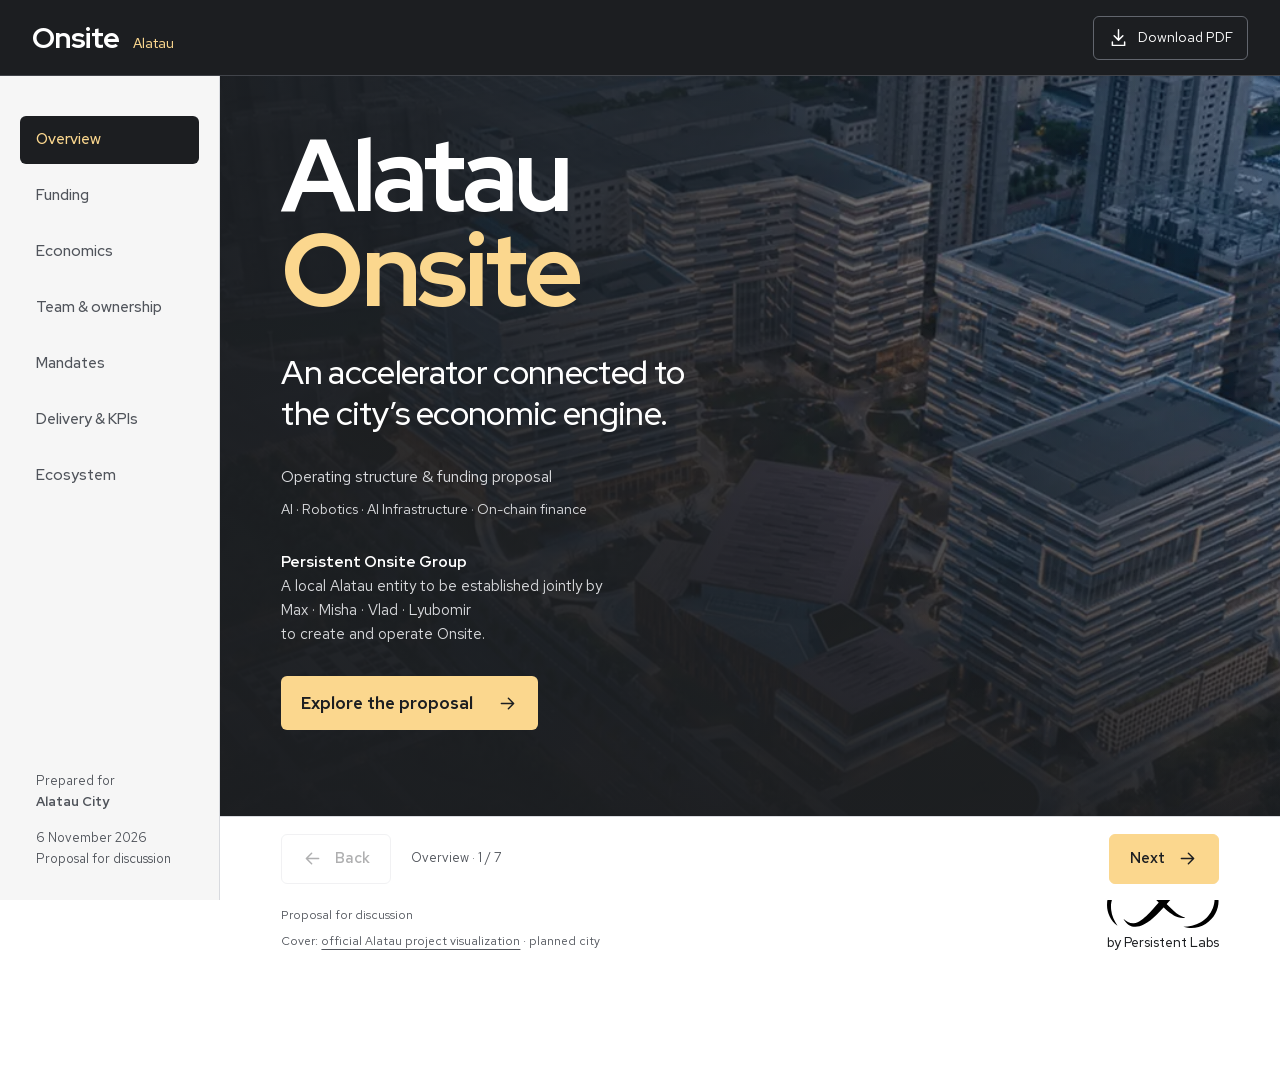
==== onsite/index.html @ ecf55280 "Publish responsive Alatau Onsite operating proposal" ====
<!doctype html>
<html lang="en"><head><meta charset="utf-8"><meta name="viewport" content="width=device-width,initial-scale=1,viewport-fit=cover"><meta name="theme-color" content="#1C1E21"><meta name="robots" content="noindex,nofollow"><meta name="description" content="Alatau Onsite: the proposed accelerator operating structure, funding, governance and delivery plan."><title>Alatau Onsite — Operating Proposal</title><link rel="icon" type="image/svg+xml" href="assets/persistent-labs.svg"><link rel="preload" href="assets/red-hat-display-latin-variable.woff2" as="font" type="font/woff2" crossorigin><link rel="stylesheet" href="site.css"><script src="app.js" defer></script></head>
<body><a class="skip-link" href="#main">Skip to proposal</a>
<header class="topbar"><a class="brand" href="#overview" aria-label="Alatau Onsite overview">Onsite<span>Alatau</span></a><div class="topbar-right"><label class="mobile-select"><span class="sr-only">Go to section</span><select id="chapter-select"><option value="overview">Overview</option><option value="funding">Funding</option><option value="economics">Economics</option><option value="team">Team & ownership</option><option value="mandates">Mandates</option><option value="delivery">Delivery & KPIs</option><option value="ecosystem">Ecosystem</option></select></label><a class="download-top" href="Alatau-Onsite-Operating-Brief.pdf" download aria-label="Download operating brief PDF"><svg class="icon" viewBox="0 0 24 24" fill="none" stroke="currentColor" stroke-width="1.7" stroke-linecap="round" stroke-linejoin="round" aria-hidden="true"><path d="M12 3v12m-5-5 5 5 5-5M5 17v4h14v-4"/></svg><span>Download PDF</span></a></div></header>
<aside class="sidebar"><nav class="chapter-nav" aria-label="Proposal chapters"><a href="#overview">Overview</a><a href="#funding">Funding</a><a href="#economics">Economics</a><a href="#team">Team & ownership</a><a href="#mandates">Mandates</a><a href="#delivery">Delivery & KPIs</a><a href="#ecosystem">Ecosystem</a></nav><div class="sidebar-note"><p>Prepared for<br><b>Alatau City</b></p><p>6 November 2026<br>Proposal for discussion</p></div></aside>
<main id="main" class="workspace" tabindex="-1"><noscript><p class="noscript-note">All chapters are shown below. <a href="Alatau-Onsite-Operating-Brief.pdf">Download the PDF</a>.</p></noscript>
<article class="chapter overview" id="overview" aria-labelledby="overview-title"><div class="hero"><img class="hero-image" src="assets/alatau-golden.webp" width="1830" height="600" alt="Official visualization of the planned Golden District in Alatau"><div class="hero-content"><h1 id="overview-title" tabindex="-1">Alatau<br><span>Onsite</span></h1><p class="hero-proposition">An accelerator connected to<br class="desktop-break"> the city’s economic engine.</p><p class="hero-scope">Operating structure & funding proposal</p><p class="tracks">AI · Robotics · AI Infrastructure · On-chain finance</p><p class="hero-entity"><b>Persistent Onsite Group</b><br>A local Alatau entity to be established jointly by<br>Max · Misha · Vlad · Lyubomir<br>to create and operate Onsite.</p><a class="primary-link" href="#funding">Explore the proposal<svg class="icon" viewBox="0 0 24 24" fill="none" stroke="currentColor" stroke-width="1.7" stroke-linecap="round" stroke-linejoin="round" aria-hidden="true"><path d="M5 12h14m-6-6 6 6-6 6"/></svg></a></div></div></article>

<article class="chapter" id="funding" aria-labelledby="funding-title"><div class="content"><header class="chapter-heading"><h1 id="funding-title" tabindex="-1">Fund the operation.<br>Build the investment network.</h1><p>The City finances Onsite’s operations. An external consortium finances the startups.</p></header><div class="funding-layout"><section class="initial-ask"><h2>KZT 750m</h2><p class="lead">Proposed upfront payment</p><p>Milestone 0–1 · Months 1–12</p><p class="muted">Three months of entity formation and team onboarding, three months of startup and selection, then the first six months of cohort 1 delivery.</p><div class="ceiling"><strong>KZT 2.37bn</strong><p><b>The maximum total City operating contribution across all 42 months.</b> Entirely finances Onsite operations.</p></div></section><section class="payment-schedule" aria-label="Proposed City payment schedule"><details class="phase" open><summary><span><b>Milestone 0–1</b><small>Months 1–12</small></span><strong>KZT 750m</strong><svg class="icon" viewBox="0 0 24 24" fill="none" stroke="currentColor" stroke-width="1.7" stroke-linecap="round" stroke-linejoin="round" aria-hidden="true"><path d="M12 5v14M5 12h14"/></svg></summary><div class="detail-body"><p>Formation, programme setup and first-cohort selection, then the first six months of cohort 1 delivery; prepare cohort 2.</p><p class="small">Cumulative City funding: <b>KZT 750m</b>.</p></div></details><details class="phase"><summary><span><b>Second release</b><small>Months 13–24</small></span><strong>KZT 700m</strong><svg class="icon" viewBox="0 0 24 24" fill="none" stroke="currentColor" stroke-width="1.7" stroke-linecap="round" stroke-linejoin="round" aria-hidden="true"><path d="M12 5v14M5 12h14"/></svg></summary><div class="detail-body"><p>Launch cohorts 2 and 3, with overlapping delivery and follow-on support.</p><p class="small">Cumulative City funding: <b>KZT 1.45bn</b>.</p></div></details><details class="phase"><summary><span><b>Third release</b><small>Months 25–36</small></span><strong>KZT 600m</strong><svg class="icon" viewBox="0 0 24 24" fill="none" stroke="currentColor" stroke-width="1.7" stroke-linecap="round" stroke-linejoin="round" aria-hidden="true"><path d="M12 5v14M5 12h14"/></svg></summary><div class="detail-body"><p>Launch cohort 4 and complete its programme, alongside support for earlier cohorts.</p><p class="small">Cumulative City funding: <b>KZT 2.05bn</b>.</p></div></details><details class="phase"><summary><span><b>Final release</b><small>Months 37–42</small></span><strong>KZT 320m</strong><svg class="icon" viewBox="0 0 24 24" fill="none" stroke="currentColor" stroke-width="1.7" stroke-linecap="round" stroke-linejoin="round" aria-hidden="true"><path d="M12 5v14M5 12h14"/></svg></summary><div class="detail-body"><p>Final six months of cohort 4 follow-on support and programme close-out.</p><p class="small">Cumulative City funding: <b>KZT 2.37bn</b>.</p></div></details></section></div><section class="external-capital"><h2>KZT 3.20bn<br><span>External startup capital</span></h2><div><p>VC partners and Kazakhstani sovereign wealth / government-related funds finance <b>40 startup checks of KZT 80m</b>.</p><p>The City and Founders jointly source this capital. <b>Alatau City is not asked to fund these checks itself.</b></p></div></section><details class="supporting"><summary>Full funding scope & assumptions<svg class="icon" viewBox="0 0 24 24" fill="none" stroke="currentColor" stroke-width="1.7" stroke-linecap="round" stroke-linejoin="round" aria-hidden="true"><path d="M12 5v14M5 12h14"/></svg></summary><div class="detail-body"><ul><li>City operating capital and consortium investment capital remain separate. Combined provisional cash envelope: <b>KZT 5.57bn</b>.</li><li>The KZT 2.37bn ceiling includes <b>KZT 250m for recruitment and awareness</b>.</li><li>Payment phasing is proposed for discussion, against agreed milestone budgets and cash-flow requirements.</li><li>The City provides fitted workspace, accommodation and startup formation / worker-localisation support <b>in kind</b>.</li><li>Fund / $AUBI and investment-vehicle budgets are separately scoped. Funding figures are provisional.</li></ul></div></details></div></article>

<article class="chapter" id="economics" aria-labelledby="economics-title"><div class="content"><header class="chapter-heading"><h1 id="economics-title" tabindex="-1">Share the equity.<br>Align the upside.</h1><p>8% of each admitted startup’s global-parent equity, allocated across three recipients.</p></header><div class="equity-bar" aria-label="Startup equity allocation:5%fundingconsortium,1%AlatauCityUBIFund,2%Onsite"><div class="consortium-share">5%</div><div class="fund-share">1%</div><div class="onsite-share">2%</div></div><div class="allocation-labels"><div><h2>5% · Funding consortium</h2><p>The VC and sovereign wealth / government-related funding participants.</p></div><div><h2>1% · Alatau City UBI Fund</h2><p>Resident exposure through $AUBI.</p></div><div><h2>2% · Onsite</h2><p>Equity management fee for the initial four-cohort cycle.</p></div></div><section class="carry-section"><div><h2>20% carry</h2><p>Onsite’s share of realised <b>whole-consortium portfolio net profits</b>.</p></div><ol class="waterfall"><li><b>Return all contributed capital.</b><p>The consortium’s capital is returned before carry.</p></li><li><b>Account for agreed costs once.</b><p>Costs are counted once in the portfolio calculation.</p></li><li><b>Split the realised net profit.</b><p><strong>80% investors / 20% Onsite.</strong> The Fund’s 1% and Onsite’s 2% equity holdings are excluded.</p></li></ol></section><details class="supporting"><summary>Fee terms & Fund workstream<svg class="icon" viewBox="0 0 24 24" fill="none" stroke="currentColor" stroke-width="1.7" stroke-linecap="round" stroke-linejoin="round" aria-hidden="true"><path d="M12 5v14M5 12h14"/></svg></summary><div class="detail-body"><p>The 2% equity fee is one-time across all startups in the initial four-cohort cycle. It renews at the next accelerator funding round under separately agreed terms; this does not assume additional equity from the original startups.</p><p><b>No cash management fee reduces the KZT 3.20bn startup capital.</b></p><p>Fund / $AUBI implementation, resident unit rights and allocation policy require a separate approved workstream.</p></div></details></div></article>

<article class="chapter" id="team" aria-labelledby="team-title"><div class="content"><header class="chapter-heading"><h1 id="team-title" tabindex="-1">A local entity.<br>A full operating team.</h1><p>Max · Misha · Vlad · Lyubomir jointly establish <b>Persistent Onsite Group in Alatau City</b> to create and operate Onsite.</p></header><div class="ownership-band"><strong>60% Founders<span>/</span>40% Alatau City</strong><p>City operating capital subscribes for its 40% stake in the operating entity. All City funding finances Onsite operations.</p></div><section class="team-section"><h2>11 full-time people</h2><p class="muted">Kazakhstan-based. Every role budgeted for all 42 months.</p><table class="team-table"><caption class="sr-only">Operating team, headcount, per-person monthly gross compensation and responsibilities</caption><thead><tr><th scope="col">Role</th><th scope="col">People</th><th scope="col">Gross / person / month</th><th scope="col">Responsibility</th></tr></thead><tbody><tr><th scope="row">Managing director</th><td data-label="People">1</td><td data-label="Gross / person / month">KZT 3.53m</td><td data-label="Responsibility">Daily operations, staff, budget execution and reporting.</td></tr><tr><th scope="row">Programme &amp; cohort manager</th><td data-label="People">1</td><td data-label="Gross / person / month">KZT 2.18m</td><td data-label="Responsibility">Delivery, milestones, mentor coordination and follow-on support.</td></tr><tr><th scope="row">Programme associates</th><td data-label="People">2</td><td data-label="Gross / person / month">KZT 1.16m</td><td data-label="Responsibility">Programme administration and participant support.</td></tr><tr><th scope="row">Recruitment &amp; partnerships lead</th><td data-label="People">1</td><td data-label="Gross / person / month">KZT 2.16m</td><td data-label="Responsibility">Global sourcing, referrals and ecosystem relationships.</td></tr><tr><th scope="row">Operations / startup support coordinator</th><td data-label="People">1</td><td data-label="Gross / person / month">KZT 1.23m</td><td data-label="Responsibility">Vendors, workspace, formation and worker localisation.</td></tr><tr><th scope="row">Marketing &amp; community lead</th><td data-label="People">1</td><td data-label="Gross / person / month">KZT 2.55m</td><td data-label="Responsibility">Recruitment campaigns, brand, community and attribution.</td></tr><tr><th scope="row">Marketing specialists</th><td data-label="People">2</td><td data-label="Gross / person / month">KZT 1.30m</td><td data-label="Responsibility">Content, campaign execution and community delivery.</td></tr><tr><th scope="row">General Counsel</th><td data-label="People">1</td><td data-label="Gross / person / month">KZT 6.00m</td><td data-label="Responsibility">Operator governance, compliance, contracts and employment.</td></tr><tr><th scope="row">M&amp;A / Investment Counsel</th><td data-label="People">1</td><td data-label="Gross / person / month">KZT 4.83m</td><td data-label="Responsibility">Diligence, investment documents, equity allocations and exits.</td></tr></tbody></table></section><div class="compensation"><p><b>KZT 27.40m / month</b><span>Gross staff payroll, plus an 18% provisional employer-cost allowance.</span></p><p><b>KZT 7.93m / month</b><span>Combined retainer for all four Founders. USD 17,500 planning equivalent.</span></p></div><details class="supporting"><summary>Founder services & compensation notes<svg class="icon" viewBox="0 0 24 24" fill="none" stroke="currentColor" stroke-width="1.7" stroke-linecap="round" stroke-linejoin="round" aria-hidden="true"><path d="M12 5v14M5 12h14"/></svg></summary><div class="detail-body"><p>Founder services include entity formation, strategy, mentoring and MD oversight. The Managing Director runs daily operations.</p><p>Two Founder representatives visit quarterly, with additional visits as build-out needs require. Travel stays bundled within corporate services.</p><p>Compensation is provisional. The 18% employer provision is a budgeting allowance, <b>not a statutory flat rate</b>. The Founder retainer is one combined amount, not a per-person fee.</p></div></details></div></article>

<article class="chapter" id="mandates" aria-labelledby="mandates-title"><div class="content"><header class="chapter-heading"><h1 id="mandates-title" tabindex="-1">Autonomous operations.<br>City oversight.</h1><p>A clear division between operating execution and permissioning new funding.</p></header><div class="mandates-layout"><section class="group-mandate"><h2>Persistent Onsite Group</h2><p class="mandate-principle">Autonomous execution.<br>No prior City sign-off required.</p><ul class="mandate-list"><li>Accelerator operations</li><li>Team management</li><li>Cohort selection</li><li>Track development</li><li>Expert Council management</li></ul></section><section class="city-mandate"><h2>Alatau City</h2><h3>Direct approval of new funding at each milestone.</h3><p>Retains <b>full veto authority</b>, including individual startup admissions.</p><div class="voting"><strong>51%</strong><p>of board voting authority</p></div><p class="small">The City’s 40% economic ownership and 51% board voting authority are separate.</p></section></div><p class="section-note">Persistent Onsite Group executes the five operating mandates autonomously, subject to the City’s retained full veto authority.</p></div></article>

<article class="chapter" id="delivery" aria-labelledby="delivery-title"><div class="content"><header class="chapter-heading"><h1 id="delivery-title" tabindex="-1">Four cohorts.<br>Forty companies.</h1><p>A 42-month mandate. Four cohorts of 10 startups. Global recruitment from Alatau.</p></header><div class="delivery-top"><div><h2>Build commercially viable companies.</h2><p>Prototype / MVP-stage pre-seed and seed teams in <b>AI, Robotics, AI Infrastructure and on-chain finance</b>.</p><p>Each startup receives a <b>12-month programme plus six months of follow-on support</b>.</p></div><div class="startup-funding"><strong>KZT 80m</strong><p>per startup</p><p><b>KZT 40m at admission</b><br>+ KZT 40m after an agreed milestone review.</p></div></div><section class="calendar-section"><h2>From formation to follow-on.</h2><div class="formation"><p><b>Months 1–3</b><span>Entity formation and full-time team onboarding.</span></p><p><b>Months 4–6</b><span>Programme setup and first-cohort selection.</span></p></div><div class="calendar-legend"><span>12-month programme</span><span>6-month follow-on</span></div><div class="cohort"><div class="cohort-caption"><b>Cohort 1</b><span>Launch M7</span></div><div class="cohort-track" aria-hidden="true"><span class="programme-bar" style="grid-column:7 / span 12"></span><span class="support-bar" style="grid-column:19 / span 6"></span></div><p class="small">Programme M7–18 · Follow-on M19–24</p></div><div class="cohort"><div class="cohort-caption"><b>Cohort 2</b><span>Launch M13</span></div><div class="cohort-track" aria-hidden="true"><span class="programme-bar" style="grid-column:13 / span 12"></span><span class="support-bar" style="grid-column:25 / span 6"></span></div><p class="small">Programme M13–24 · Follow-on M25–30</p></div><div class="cohort"><div class="cohort-caption"><b>Cohort 3</b><span>Launch M19</span></div><div class="cohort-track" aria-hidden="true"><span class="programme-bar" style="grid-column:19 / span 12"></span><span class="support-bar" style="grid-column:31 / span 6"></span></div><p class="small">Programme M19–30 · Follow-on M31–36</p></div><div class="cohort"><div class="cohort-caption"><b>Cohort 4</b><span>Launch M25</span></div><div class="cohort-track" aria-hidden="true"><span class="programme-bar" style="grid-column:25 / span 12"></span><span class="support-bar" style="grid-column:37 / span 6"></span></div><p class="small">Programme M25–36 · Follow-on M37–42</p></div><p class="section-note">Cohorts start at months 7, 13, 19 and 25. The final cohort completes follow-on support in month 42.</p></section><section class="kpi-section"><h2>Core programme KPIs</h2><dl class="kpis"><div><dt>500</dt><dd><b>Completed applications</b><p>Combined across all four cohorts; at least 125 per cohort.</p></dd></div><div><dt>≥70%</dt><dd><b>International applications</b><p>From non-Kazakh founders; at least 350 at a total of 500.</p></dd></div><div><dt>40/40</dt><dd><b>Alatau participation</b><p>Local entities, hybrid teams and required on-site participation. Equity interests are in each startup’s global parent.</p></dd></div><div><dt>60%</dt><dd><b>Commercial validation</b><p>24 of 40 commercially launch with verified customer revenue or a paid pilot within 18 months of admission.</p></dd></div></dl><details class="supporting"><summary>KPI measurement & City pilots<svg class="icon" viewBox="0 0 24 24" fill="none" stroke="currentColor" stroke-width="1.7" stroke-linecap="round" stroke-linejoin="round" aria-hidden="true"><path d="M12 5v14M5 12h14"/></svg></summary><div class="detail-body"><p>Measure all admitted startups, including withdrawals. Record entry traction and subsequent progress.</p><p>City pilots / contracts depend on product fit with evolving City needs and carry <b>no fixed numerical quota</b>.</p></div></details></section></div></article>

<article class="chapter" id="ecosystem" aria-labelledby="ecosystem-title"><div class="content"><header class="chapter-heading"><h1 id="ecosystem-title" tabindex="-1">A network to build on.</h1><p>The initial day-one ecosystem and prospects. The Founders will actively grow its expertise, reach and funding relationships.</p></header><dl class="partners"><div class="partner-row"><dt>Aztec Network</dt><dd>Influencer · Expert · Funding prospect</dd></div><div class="partner-row"><dt>Zama</dt><dd>Expert · Funding prospect</dd></div><div class="partner-row"><dt>Nebula Agency</dt><dd>Influencer</dd></div><div class="partner-row"><dt>Vitalik Buterin<span class="pending">Pending</span></dt><dd>Influencer · Expert · Funding prospect</dd></div><div class="partner-row"><dt>Balaji Srinivasan</dt><dd>Influencer · Expert · Funding prospect</dd></div><div class="partner-row"><dt>Network School</dt><dd>Expert</dd></div><div class="partner-row"><dt>Samruk-Kazyna</dt><dd>Funding prospect</dd></div><div class="partner-row"><dt>MOST Ventures</dt><dd>Funding prospect</dd></div><div class="partner-row"><dt>Rubidex</dt><dd>Funding prospect</dd></div></dl><section class="council"><h2>Expert Council</h2><p>Advises on startup admissions. Mentoring is voluntary.</p><p class="muted">Ecosystem roles do not constitute formal Council appointments or committed funding.</p></section><div class="closing"><h2>Alatau Onsite</h2><p>An accelerator connected to the city’s economic engine.</p><a class="text-link" href="Alatau-Onsite-Operating-Brief.pdf" download>Download the operating brief<svg class="icon" viewBox="0 0 24 24" fill="none" stroke="currentColor" stroke-width="1.7" stroke-linecap="round" stroke-linejoin="round" aria-hidden="true"><path d="M12 3v12m-5-5 5 5 5-5M5 17v4h14v-4"/></svg></a></div></div></article>

<footer class="document-footer"><div><p>Prepared for Alatau City · 6 November 2026</p><p>Proposal for discussion</p><p class="image-credit">Cover: <a href="https://alatau.city/districts/" target="_blank" rel="noreferrer">official Alatau project visualization</a> · planned city</p></div><div class="maker"><img src="assets/persistent-labs.svg" width="47" height="21" alt="Persistent Labs logo"><span>by Persistent Labs</span></div></footer></main>
<nav class="pager" aria-label="Chapter navigation"><button id="back-button" type="button"><svg class="icon" viewBox="0 0 24 24" fill="none" stroke="currentColor" stroke-width="1.7" stroke-linecap="round" stroke-linejoin="round" aria-hidden="true"><path d="M19 12H5m6-6-6 6 6 6"/></svg><span>Back</span></button><p id="progress-label" aria-live="polite" aria-atomic="true">Overview · 1 / 7</p><button id="next-button" class="next" type="button"><span>Next</span><svg class="icon" viewBox="0 0 24 24" fill="none" stroke="currentColor" stroke-width="1.7" stroke-linecap="round" stroke-linejoin="round" aria-hidden="true"><path d="M5 12h14m-6-6 6 6-6 6"/></svg></button></nav>
</body></html>
---- onsite/site.css ----
@font-face{font-family:Display;src:url('assets/red-hat-display-latin-variable.woff2') format('woff2');font-weight:300 900;font-display:swap}
@font-face{font-family:Text;src:url('assets/red-hat-text-latin-variable.woff2') format('woff2');font-weight:300 900;font-display:swap}
:root{--ink:#1C1E21;--background:#FFFFFF;--paper:#F6F6F6;--gold:#FBD78E;--gold-ink:#76580D;--muted:#50545B;--line:#D8DADF;--rail:220px;--header:76px;--pager:84px}
*{box-sizing:border-box}html{scroll-behavior:smooth;scroll-padding-top:100px}body{margin:0;color:var(--ink);background:var(--background);font:400 17px/1.55 Text,sans-serif;accent-color:var(--gold-ink)}
::selection{background:var(--gold);color:var(--ink)}:focus-visible{outline:3px solid var(--gold-ink);outline-offset:5px}h1:focus{outline:none}a{color:inherit;text-underline-offset:4px}button,select{font:inherit}button,a,select{-webkit-tap-highlight-color:transparent}button{cursor:pointer}button:disabled{cursor:default;opacity:.35}button,a,summary{touch-action:manipulation}button,select{border-radius:6px}h1,h2,h3,strong,b{font-family:Display,sans-serif}h1,h2,h3,p,dl,dd,ul,ol{margin:0}h1,h2,h3{text-wrap:balance}p{text-wrap:pretty}h1{font-size:clamp(42px,4.4vw,68px);line-height:1.06;letter-spacing:-.035em;font-weight:700}h2{font-size:clamp(25px,2.1vw,33px);line-height:1.18;letter-spacing:-.02em;font-weight:700}h3{font-size:24px;line-height:1.25;letter-spacing:-.02em}img{display:block;max-width:100%}p+p{margin-top:16px}ul{padding-left:22px}li+li{margin-top:10px}li::marker{color:var(--gold-ink)}.icon{width:21px;height:21px;flex-shrink:0}.muted,.small,.section-note{color:var(--muted)}.small,.section-note{font-size:14px;line-height:1.5}.sr-only{position:absolute!important;width:1px;height:1px;margin:-1px;padding:0;clip-path:inset(50%);white-space:nowrap;overflow:hidden}.skip-link{position:fixed;left:20px;top:-100px;z-index:40;padding:12px 18px;background:var(--gold);color:var(--ink)}.skip-link:focus{top:12px}
.topbar{height:var(--header);position:fixed;inset:0 0 auto;z-index:20;background:var(--ink);color:white;display:flex;align-items:center;justify-content:space-between;padding:0 32px;border-bottom:1px solid #41444A;gap:16px}.brand{display:flex;align-items:baseline;gap:14px;text-decoration:none;font:750 29px/1 Display,sans-serif;letter-spacing:-.03em;min-height:44px;align-content:center;flex-wrap:wrap}.brand span{font:450 14px/1 Text,sans-serif;letter-spacing:normal;color:var(--gold)}.topbar-right{display:flex;align-items:center;gap:20px}.download-top{display:flex;align-items:center;gap:9px;min-height:44px;text-decoration:none;font-size:14px;padding:0 14px;border:1px solid #62666E;border-radius:6px;transition:background .18s}.download-top:hover{background:#34373D}.mobile-select{display:none}.sidebar{position:fixed;left:0;top:var(--header);bottom:0;width:var(--rail);background:var(--paper);border-right:1px solid var(--line);padding:40px 20px 30px;display:flex;flex-direction:column;z-index:10}.chapter-nav{display:flex;flex-direction:column;gap:8px}.chapter-nav a{display:flex;align-items:center;min-height:48px;padding:12px 16px;text-decoration:none;font:550 15px/1.3 Display,sans-serif;border-radius:6px;color:var(--muted);transition:background .16s,color .16s}.chapter-nav a:hover{color:var(--ink);background:#E9E9E9}.chapter-nav a[aria-current=page]{background:var(--ink);color:var(--gold)}.sidebar-note{margin-top:auto;font-size:13px;line-height:1.6;color:var(--muted);padding:30px 16px 0}.sidebar-note p+p{margin-top:16px}.workspace{margin-left:var(--rail);padding-top:var(--header);padding-bottom:var(--pager);min-width:0}.chapter{min-height:calc(100svh - var(--header) - var(--pager));scroll-margin-top:var(--header)}[hidden]{display:none!important}.content{max-width:1260px;padding:clamp(32px,4.5vw,72px) clamp(28px,4.8vw,76px) 28px;margin:auto}.chapter-heading{margin-bottom:48px;max-width:930px}.chapter-heading>p{max-width:760px;font-size:clamp(17px,1.5vw,21px);line-height:1.5;margin-top:24px;color:var(--muted)}.chapter-heading>p b{color:var(--ink)}.section-note{margin-top:24px}.lead{font-size:23px;font-weight:550}.noscript-note{padding:24px;background:var(--gold)}
.hero{position:relative;isolation:isolate;min-height:calc(100svh - var(--header) - var(--pager));background:var(--ink);color:white}.hero-image{position:absolute;inset:0;width:100%;height:100%;object-fit:cover;object-position:60% 50%;z-index:-2}.hero::after{content:"";position:absolute;inset:0;z-index:-1;background:linear-gradient(90deg,rgba(28,30,33,.94) 0%,rgba(28,30,33,.76) 50%,rgba(28,30,33,.2) 100%),linear-gradient(0deg,rgba(28,30,33,.92),rgba(28,30,33,.05) 80%)}.hero-content{padding:clamp(36px,4vw,64px) clamp(28px,4.8vw,76px) 56px;max-width:890px}.hero h1{font-size:clamp(68px,8vw,116px);line-height:.93;letter-spacing:-.035em;font-weight:750}.hero h1 span{color:var(--gold)}.hero-proposition{font:500 clamp(24px,2.6vw,37px)/1.25 Display,sans-serif;margin-top:34px;letter-spacing:-.02em}.hero-scope{color:#D9DADD;margin-top:30px;font-size:16px}.tracks{font-size:14px;color:#D9DADD;margin-top:8px;line-height:1.6}.hero-entity{font-size:15px;line-height:1.6;color:#D9DADD;margin-top:30px}.hero-entity b{color:white}.primary-link{display:inline-flex;align-items:center;justify-content:space-between;gap:24px;background:var(--gold);color:var(--ink);text-decoration:none;padding:14px 20px;border-radius:6px;margin-top:30px;min-height:50px;font-weight:600;transition:transform .18s,background .18s}.primary-link:hover{background:#FFE5B5;transform:translateY(-2px)}
.funding-layout{display:grid;grid-template-columns:.9fr 1.1fr;gap:clamp(30px,4vw,64px)}.initial-ask h2{font-size:clamp(48px,5.3vw,76px);letter-spacing:-.035em;line-height:1;color:var(--gold-ink);margin-bottom:15px}.initial-ask .lead{margin:0}.initial-ask>p:not(.lead){font-size:16px;margin-top:12px}.ceiling{margin-top:30px;padding-top:24px;border-top:1px solid var(--ink)}.ceiling strong{font-size:27px;line-height:1.2}.ceiling p{font-size:16px;margin-top:10px}.phase{border-top:1px solid var(--line)}.phase:last-child{border-bottom:1px solid var(--line)}summary{list-style:none;cursor:pointer;display:flex;align-items:center;gap:16px;min-height:64px;padding:18px 0;font-weight:550}summary::-webkit-details-marker{display:none}summary .icon{margin-left:auto;width:18px;height:18px;transition:transform .2s}details[open]>summary .icon{transform:rotate(45deg)}.phase summary>span{flex:1}.phase summary b{font-size:16px;font-weight:650}.phase summary small{display:block;color:var(--muted);font-size:13px;font-weight:400;margin-top:3px}.phase summary strong{white-space:nowrap;font-size:22px;font-weight:650;letter-spacing:-.02em}.detail-body{padding:0 0 24px}.detail-body p,.detail-body li{font-size:16px;line-height:1.55}.detail-body .small{font-size:14px}.external-capital{display:grid;grid-template-columns:.9fr 1.1fr;gap:clamp(30px,4vw,64px);padding-top:36px;margin-top:48px;border-top:1px solid var(--ink)}.external-capital h2{font-size:36px;line-height:1.2}.external-capital h2 span{font-size:21px;font-weight:550}.external-capital p{font-size:17px}.supporting{border-top:1px solid var(--line);border-bottom:1px solid var(--line);margin-top:36px}.supporting summary{font-size:16px;min-height:64px}.supporting .detail-body{max-width:850px}
.equity-bar{display:flex;height:104px;font:650 clamp(28px,3vw,42px)/1 Display,sans-serif}.equity-bar>div{display:flex;align-items:center;justify-content:center}.consortium-share{flex:5;background:var(--ink);color:white}.fund-share{flex:1;background:var(--paper);color:var(--gold-ink);border-block:1px solid var(--line)}.onsite-share{flex:2;background:var(--gold);color:var(--ink)}.allocation-labels{display:grid;grid-template-columns:repeat(3,minmax(0,1fr));gap:28px;margin-top:26px}.allocation-labels h2{font-size:21px;line-height:1.3}.allocation-labels p{font-size:15px;margin-top:10px;color:var(--muted)}.carry-section{display:grid;grid-template-columns:1fr 1.4fr;gap:56px;border-top:1px solid var(--ink);margin-top:52px;padding-top:36px}.carry-section h2{font-size:42px;line-height:1.1;letter-spacing:-.03em}.carry-section>div p{margin-top:16px}.waterfall{list-style:decimal;padding-left:24px}.waterfall li{padding-left:10px}.waterfall li+li{margin-top:24px}.waterfall p{font-size:16px;color:var(--muted);margin-top:5px}.waterfall p strong{color:var(--ink)}
.ownership-band{display:grid;grid-template-columns:1fr 1fr;gap:32px;background:var(--paper);padding:28px 32px;margin-bottom:40px}.ownership-band>strong{font-size:30px;line-height:1.3;letter-spacing:-.025em}.ownership-band>strong span{display:inline-block;padding:0 10px;color:var(--muted)}.ownership-band p{font-size:16px}.team-section>p{margin-top:10px}.team-table{width:100%;border-collapse:collapse;table-layout:fixed;margin-top:26px;font-size:15px;line-height:1.45}.team-table thead th{font-weight:450;color:var(--muted);font-size:13px;text-align:left;padding:0 14px 14px 0}.team-table th:first-child{width:29%}.team-table th:nth-child(2){width:8%}.team-table th:nth-child(3){width:22%}.team-table th:nth-child(4){width:41%}.team-table td,.team-table tbody th{vertical-align:top;text-align:left;border-top:1px solid var(--line);padding:16px 14px 16px 0}.team-table tbody th{font:650 15px/1.45 Display,sans-serif}.team-table td:nth-child(3){font-variant-numeric:tabular-nums;white-space:nowrap}.compensation{display:grid;grid-template-columns:1fr 1fr;gap:36px;padding-top:24px;border-top:1px solid var(--ink)}.compensation p+p{margin:0}.compensation b{display:block;font-size:24px;line-height:1.25;letter-spacing:-.02em}.compensation span{display:block;font-size:15px;line-height:1.5;margin-top:10px;color:var(--muted)}
.mandates-layout{display:grid;grid-template-columns:1.1fr 1fr;gap:48px}.mandates-layout h2{font-size:25px}.group-mandate .mandate-principle{font-size:21px;line-height:1.4;color:var(--gold-ink);margin-top:20px}.mandate-list{padding:0;list-style:none;margin-top:26px}.mandate-list li{padding:14px 0;border-top:1px solid var(--line);margin:0;font:550 19px/1.4 Display,sans-serif}.mandate-list li:last-child{border-bottom:1px solid var(--line)}.city-mandate{background:var(--ink);color:white;padding:32px}.city-mandate h3{color:var(--gold);font-size:27px;line-height:1.3;margin-top:24px}.city-mandate>p{margin-top:22px;color:#D9DADD}.voting{margin-top:30px;padding-top:24px;border-top:1px solid #5D6168}.voting strong{font-size:58px;line-height:1;color:var(--gold);letter-spacing:-.03em}.voting p{font-size:17px;margin-top:9px;color:#D9DADD}.city-mandate .small{color:#D9DADD;font-size:14px;line-height:1.5}
.delivery-top{display:grid;grid-template-columns:1.2fr .8fr;gap:52px}.delivery-top h2{margin-bottom:18px}.startup-funding{background:var(--paper);padding:26px 30px}.startup-funding strong{font-size:45px;line-height:1.15;letter-spacing:-.03em;font-family:Display,sans-serif}.startup-funding>p:first-of-type{margin-top:4px;color:var(--muted)}.startup-funding p{font-size:16px}.calendar-section{margin-top:52px;border-top:1px solid var(--ink);padding-top:34px}.formation{display:grid;grid-template-columns:1fr 1fr;gap:30px;margin-top:24px;padding-bottom:28px;border-bottom:1px solid var(--line)}.formation p+p{margin:0}.formation b,.formation span{display:block}.formation span{font-size:16px;margin-top:5px;color:var(--muted)}.calendar-legend{display:flex;gap:24px;font-size:13px;margin:24px 0}.calendar-legend span{display:flex;align-items:center;gap:8px}.calendar-legend span::before{content:"";width:14px;height:14px;background:var(--ink)}.calendar-legend span:nth-child(2)::before{background:var(--gold)}.cohort{margin-top:18px}.cohort-caption{display:flex;justify-content:space-between;font-size:15px;margin-bottom:8px}.cohort-caption span{font-size:14px;color:var(--muted)}.cohort-track{display:grid;grid-template-columns:repeat(42,minmax(0,1fr));height:20px;background:var(--paper)}.programme-bar{background:var(--ink)}.support-bar{background:var(--gold)}.cohort .small{font-size:12px;margin-top:5px}.kpi-section{margin-top:48px;border-top:1px solid var(--ink);padding-top:34px}.kpis{margin-top:26px}.kpis>div{display:grid;grid-template-columns:140px 1fr;gap:30px;border-top:1px solid var(--line);padding:24px 0}.kpis dt{font:650 43px/1 Display,sans-serif;letter-spacing:-.03em}.kpis dd>b{font-size:20px}.kpis dd p{font-size:16px;line-height:1.5;color:var(--muted);margin-top:6px}
.partners{border-top:1px solid var(--ink)}.partner-row{display:grid;grid-template-columns:1fr 1.3fr;gap:30px;align-items:baseline;border-bottom:1px solid var(--line);padding:21px 0}.partner-row dt{font:650 21px/1.35 Display,sans-serif}.partner-row dd{font-size:16px;color:var(--gold-ink);line-height:1.5}.pending{display:inline-block;font:450 12px/1.4 Text,sans-serif;border:1px solid var(--line);padding:3px 7px;border-radius:4px;margin-left:12px;vertical-align:middle;color:var(--muted)}.council{margin-top:36px;max-width:770px}.council p{margin-top:14px}.closing{border-top:1px solid var(--ink);padding-top:30px;margin-top:44px}.closing p{margin-top:12px}.text-link{display:inline-flex;align-items:center;gap:12px;min-height:48px;margin-top:20px;font-weight:600}.text-link:hover{text-decoration-thickness:2px}
.document-footer{display:flex;align-items:flex-end;justify-content:space-between;gap:32px;padding:68px clamp(28px,4.8vw,76px) 36px;max-width:1260px;margin:auto}.document-footer p{font-size:12px;line-height:1.55;color:var(--muted)}.document-footer p+p{margin-top:3px}.document-footer .image-credit{font-size:12px;margin-top:8px}.maker{position:relative;width:max-content;display:block;font:500 13px/1.2 Display,sans-serif;white-space:nowrap;flex-shrink:0}.maker img{position:absolute;bottom:calc(100% + 7px);left:0;width:100%;height:auto;aspect-ratio:47/21}.pager{display:none;position:fixed;left:var(--rail);right:0;bottom:0;height:calc(var(--pager) + env(safe-area-inset-bottom));padding:15px clamp(28px,4.8vw,76px) calc(15px + env(safe-area-inset-bottom));background:white;border-top:1px solid var(--line);align-items:center;gap:20px;z-index:15}.enhanced .pager{display:flex}.pager button{display:flex;align-items:center;justify-content:center;gap:12px;min-height:50px;min-width:108px;padding:12px 20px;border:1px solid var(--line);background:white;color:var(--ink);font-size:15px;font-weight:550;transition:background .18s,transform .18s}.pager button:hover:not(:disabled){background:var(--paper);transform:translateY(-1px)}.pager button.next{background:var(--gold);border-color:var(--gold);margin-left:auto}.pager button.next:hover:not(:disabled){background:#FFE5B5}.pager p{font-size:13px;color:var(--muted)}.enhanced .chapter.active{animation:chapter-enter .28s cubic-bezier(.2,.8,.2,1) both}@keyframes chapter-enter{from{opacity:.65;transform:translateY(8px);filter:blur(0)}to{opacity:1;transform:translateY(0);filter:blur(0)}}
@media(min-width:1600px){:root{--rail:260px}.sidebar{padding-inline:28px}.hero-content{padding-top:72px;padding-bottom:72px}.hero{min-height:760px}.hero h1{font-size:126px}}
@media(max-width:1100px){:root{--rail:192px}.sidebar{padding-inline:12px}.content{padding-inline:36px}.hero-content{padding-inline:36px}.funding-layout,.external-capital{gap:30px}.phase summary{gap:10px}.phase summary strong{font-size:19px}.allocation-labels{gap:20px}.allocation-labels h2{font-size:19px}.mandates-layout{gap:28px}.city-mandate{padding:26px}.team-table{font-size:14px}.team-table tbody th{font-size:14px}.team-table th:nth-child(1){width:28%}.team-table th:nth-child(3){width:23%}.delivery-top{gap:28px}.ownership-band{grid-template-columns:1fr;gap:16px}.ownership-band p{max-width:650px}}
@media(max-width:900px){:root{--rail:0px;--header:72px;--pager:76px}.sidebar{display:none}.topbar{padding-inline:24px}.mobile-select{display:block}.mobile-select select{background:var(--ink);color:white;border:1px solid #62666E;padding:10px 8px;max-width:180px;min-height:44px;font-size:13px}.topbar-right{gap:12px}.brand{font-size:26px}.brand span{display:none}.workspace{padding-bottom:calc(var(--pager) + env(safe-area-inset-bottom))}.content{padding:38px 32px 16px}.chapter-heading{margin-bottom:34px}h1{font-size:clamp(38px,6.5vw,60px)}.hero-content{padding:48px 36px 52px;max-width:760px}.hero h1{font-size:clamp(76px,12vw,108px)}.hero-proposition{font-size:30px}.document-footer{padding:68px 32px 32px}.pager{padding-left:32px;padding-right:32px}.city-mandate h3{font-size:25px}.funding-layout{grid-template-columns:1fr 1.05fr}.team-table th:first-child{width:28%}.team-table th:nth-child(3){width:23%}}
@media(max-width:600px){body{font-size:16px;line-height:1.55}.topbar{padding-inline:18px;gap:12px}.topbar-right{gap:9px}.brand{font-size:25px}.download-top{padding:10px;min-width:44px;justify-content:center}.download-top span{display:none}.mobile-select select{max-width:145px;width:145px}.content{padding:34px 22px 12px}.chapter-heading h1{font-size:clamp(35px,8.5vw,46px);line-height:1.1}.chapter-heading>p{font-size:17px;margin-top:19px}.chapter-heading{margin-bottom:30px}.hero-content{padding:40px 24px 44px}.hero h1{font-size:clamp(72px,18vw,98px)}.hero-proposition{font-size:27px;margin-top:30px}.desktop-break{display:none}.hero-scope{font-size:14px;margin-top:24px}.tracks{font-size:13px}.hero-entity{font-size:14px;margin-top:28px}.primary-link{font-size:15px;margin-top:28px;min-height:50px}.hero-image{object-position:58% 50%}.hero::after{background:linear-gradient(90deg,rgba(28,30,33,.9),rgba(28,30,33,.62)),linear-gradient(0deg,rgba(28,30,33,.88),rgba(28,30,33,.1))}.funding-layout,.external-capital,.carry-section,.mandates-layout,.delivery-top{grid-template-columns:1fr;gap:30px}.initial-ask h2{font-size:57px}.initial-ask .lead{font-size:22px}.initial-ask>p:not(.lead){font-size:15px}.ceiling{margin-top:24px}.payment-schedule{margin-top:2px}.phase summary{padding:18px 0;gap:10px}.phase summary strong{font-size:21px}.external-capital{margin-top:34px;padding-top:28px;gap:20px}.external-capital h2{font-size:36px}.external-capital p{font-size:16px}.supporting{margin-top:28px}.supporting summary{font-size:15px;padding-block:17px;gap:14px}.detail-body p,.detail-body li{font-size:15px}.equity-bar{height:82px;font-size:33px}.allocation-labels{grid-template-columns:1fr;gap:0;margin-top:20px}.allocation-labels>div{padding:18px 0;border-bottom:1px solid var(--line)}.allocation-labels h2{font-size:21px}.allocation-labels p{margin-top:7px}.carry-section{margin-top:30px;padding-top:28px;gap:26px}.carry-section h2{font-size:39px}.waterfall li+li{margin-top:22px}.ownership-band{padding:24px 22px;margin-bottom:30px}.ownership-band>strong{font-size:27px}.ownership-band>strong span{padding-inline:8px}.ownership-band p{font-size:15px}.team-section h2{font-size:29px}.team-section>p{font-size:15px}.team-table,.team-table tbody{display:block;width:100%}.team-table thead{position:absolute;width:1px;height:1px;overflow:hidden;clip-path:inset(50%)}.team-table tr{display:grid;grid-template-columns:.55fr 1.45fr;column-gap:20px;row-gap:14px;border-top:1px solid var(--line);padding:22px 0}.team-table tbody th,.team-table td{display:block;width:auto!important;border:0;padding:0;min-width:0}.team-table tbody th{grid-column:1/-1;font-size:18px;line-height:1.35}.team-table td::before{content:attr(data-label);display:block;font:400 12px/1.3 Text,sans-serif;color:var(--muted);margin-bottom:4px}.team-table td{font-size:15px;line-height:1.45}.team-table td:last-child{grid-column:1/-1;color:var(--muted)}.team-table td:last-child::before{display:none}.compensation{grid-template-columns:1fr;gap:24px;padding-top:24px}.compensation b{font-size:25px}.compensation span{font-size:15px}.mandates-layout{gap:30px}.mandates-layout h2{font-size:25px}.mandate-list li{font-size:18px}.city-mandate{padding:26px}.city-mandate h3{font-size:26px}.voting strong{font-size:58px}.startup-funding{padding:24px}.delivery-top h2{font-size:28px}.delivery-top p{font-size:16px}.startup-funding strong{font-size:43px}.calendar-section{margin-top:34px;padding-top:28px}.calendar-section h2{font-size:28px}.formation{grid-template-columns:1fr;gap:20px;padding-bottom:22px}.calendar-legend{gap:15px;font-size:12px}.calendar-legend span{gap:6px}.calendar-legend span::before{width:11px;height:11px}.cohort-caption{font-size:15px}.cohort-track{height:18px}.cohort .small{font-size:12px}.kpi-section{margin-top:36px;padding-top:28px}.kpis>div{grid-template-columns:95px 1fr;gap:18px;padding:23px 0}.kpis dt{font-size:35px}.kpis dd>b{font-size:18px;line-height:1.35;display:block}.kpis dd p{font-size:15px}.partner-row{grid-template-columns:1fr;gap:8px;padding:22px 0}.partner-row dt{font-size:22px}.partner-row dd{font-size:15px;line-height:1.55}.pending{font-size:12px}.council{margin-top:28px}.council h2{font-size:27px}.closing{margin-top:32px}.closing h2{font-size:33px}.document-footer{padding:64px 22px 28px;gap:20px;align-items:flex-start;flex-direction:column}.document-footer p{font-size:12px}.document-footer .image-credit{font-size:11px}.maker{font-size:12px;margin-top:56px}.pager{height:calc(var(--pager) + env(safe-area-inset-bottom));padding:12px 16px calc(12px + env(safe-area-inset-bottom));gap:10px}.pager button{min-width:80px;min-height:48px;font-size:14px;padding:10px 13px;gap:8px}.pager p{font-size:12px;line-height:1.25;text-align:center;flex:1;max-width:145px;margin:auto}.pager .icon{width:18px;height:18px}.pager button.next{margin:0}}
@media(prefers-reduced-motion:reduce){html{scroll-behavior:auto}*,*::before,*::after{animation:none!important;transition:none!important}}
@media print{html{scroll-behavior:auto}body{-webkit-print-color-adjust:exact;print-color-adjust:exact;font-size:11pt}.topbar,.sidebar,.pager,.skip-link,.noscript-note{display:none!important}.workspace{margin:0;padding:0}.chapter,[hidden]{display:block!important;min-height:0}.chapter{break-before:page}.chapter:first-of-type{break-before:auto}.content{padding:12mm;max-width:none}.chapter-heading h1{font-size:30pt}.hero{min-height:270mm}.hero-content{padding:20mm}.hero h1{font-size:70pt}.chapter-heading{margin-bottom:24px}.document-footer{padding:20mm 12mm 10mm}.team-table{font-size:9pt}.supporting .detail-body{display:block!important}.supporting summary{break-after:avoid}.detail-body{display:block!important}.funding-layout{grid-template-columns:1fr 1fr}.partners,.team-table,.cohort{break-inside:avoid}.chapter.active{animation:none!important}}
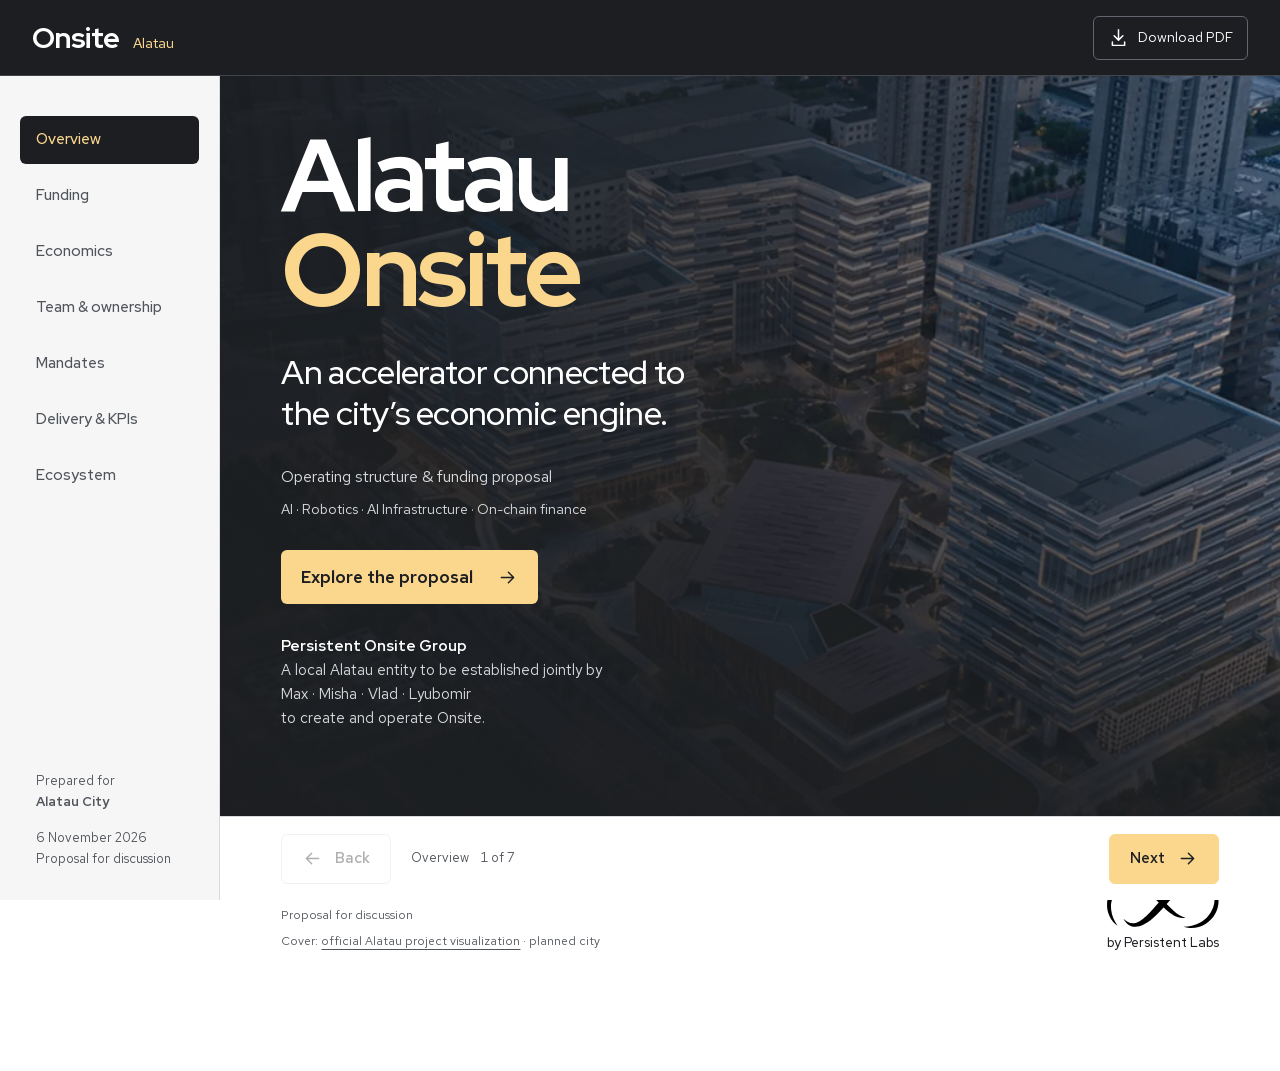
==== commit c64b09f5: "Polish Onsite mobile alignment, controls and numeric layouts" ====
--- a/onsite/index.html
+++ b/onsite/index.html
@@ -1,16 +1,16 @@
 <!doctype html>
-<html lang="en"><head><meta charset="utf-8"><meta name="viewport" content="width=device-width,initial-scale=1,viewport-fit=cover"><meta name="theme-color" content="#1C1E21"><meta name="robots" content="noindex,nofollow"><meta name="description" content="Alatau Onsite: the proposed accelerator operating structure, funding, governance and delivery plan."><title>Alatau Onsite — Operating Proposal</title><link rel="icon" type="image/svg+xml" href="assets/persistent-labs.svg"><link rel="preload" href="assets/red-hat-display-latin-variable.woff2" as="font" type="font/woff2" crossorigin><link rel="stylesheet" href="site.css"><script src="app.js" defer></script></head>
+<html lang="en"><head><meta charset="utf-8"><meta name="viewport" content="width=device-width,initial-scale=1,viewport-fit=cover"><meta name="theme-color" content="#1C1E21"><meta name="robots" content="noindex,nofollow"><meta name="description" content="Alatau Onsite: the proposed accelerator operating structure, funding, governance and delivery plan."><title>Alatau Onsite — Operating Proposal</title><link rel="icon" type="image/svg+xml" href="assets/persistent-labs.svg"><link rel="preload" href="assets/red-hat-display-latin-variable.woff2" as="font" type="font/woff2" crossorigin><link rel="stylesheet" href="site.css?v=mobile-2"><script src="app.js?v=mobile-2" defer></script></head>
 <body><a class="skip-link" href="#main">Skip to proposal</a>
-<header class="topbar"><a class="brand" href="#overview" aria-label="Alatau Onsite overview">Onsite<span>Alatau</span></a><div class="topbar-right"><label class="mobile-select"><span class="sr-only">Go to section</span><select id="chapter-select"><option value="overview">Overview</option><option value="funding">Funding</option><option value="economics">Economics</option><option value="team">Team & ownership</option><option value="mandates">Mandates</option><option value="delivery">Delivery & KPIs</option><option value="ecosystem">Ecosystem</option></select></label><a class="download-top" href="Alatau-Onsite-Operating-Brief.pdf" download aria-label="Download operating brief PDF"><svg class="icon" viewBox="0 0 24 24" fill="none" stroke="currentColor" stroke-width="1.7" stroke-linecap="round" stroke-linejoin="round" aria-hidden="true"><path d="M12 3v12m-5-5 5 5 5-5M5 17v4h14v-4"/></svg><span>Download PDF</span></a></div></header>
+<header class="topbar"><a class="brand" href="#overview" aria-label="Alatau Onsite overview">Onsite<span>Alatau</span></a><div class="topbar-right"><label class="mobile-select"><span class="sr-only">Go to section</span><select id="chapter-select"><option value="overview">Overview</option><option value="funding">Funding</option><option value="economics">Economics</option><option value="team">Team</option><option value="mandates">Mandates</option><option value="delivery">Delivery & KPIs</option><option value="ecosystem">Ecosystem</option></select><svg class="icon" viewBox="0 0 24 24" fill="none" stroke="currentColor" stroke-width="1.7" stroke-linecap="round" stroke-linejoin="round" aria-hidden="true"><path d="m6 9 6 6 6-6"/></svg></label><a class="download-top" href="Alatau-Onsite-Operating-Brief.pdf" download aria-label="Download operating brief PDF"><svg class="icon" viewBox="0 0 24 24" fill="none" stroke="currentColor" stroke-width="1.7" stroke-linecap="round" stroke-linejoin="round" aria-hidden="true"><path d="M12 3v12m-5-5 5 5 5-5M5 17v4h14v-4"/></svg><span>Download PDF</span></a></div></header>
 <aside class="sidebar"><nav class="chapter-nav" aria-label="Proposal chapters"><a href="#overview">Overview</a><a href="#funding">Funding</a><a href="#economics">Economics</a><a href="#team">Team & ownership</a><a href="#mandates">Mandates</a><a href="#delivery">Delivery & KPIs</a><a href="#ecosystem">Ecosystem</a></nav><div class="sidebar-note"><p>Prepared for<br><b>Alatau City</b></p><p>6 November 2026<br>Proposal for discussion</p></div></aside>
 <main id="main" class="workspace" tabindex="-1"><noscript><p class="noscript-note">All chapters are shown below. <a href="Alatau-Onsite-Operating-Brief.pdf">Download the PDF</a>.</p></noscript>
-<article class="chapter overview" id="overview" aria-labelledby="overview-title"><div class="hero"><img class="hero-image" src="assets/alatau-golden.webp" width="1830" height="600" alt="Official visualization of the planned Golden District in Alatau"><div class="hero-content"><h1 id="overview-title" tabindex="-1">Alatau<br><span>Onsite</span></h1><p class="hero-proposition">An accelerator connected to<br class="desktop-break"> the city’s economic engine.</p><p class="hero-scope">Operating structure & funding proposal</p><p class="tracks">AI · Robotics · AI Infrastructure · On-chain finance</p><p class="hero-entity"><b>Persistent Onsite Group</b><br>A local Alatau entity to be established jointly by<br>Max · Misha · Vlad · Lyubomir<br>to create and operate Onsite.</p><a class="primary-link" href="#funding">Explore the proposal<svg class="icon" viewBox="0 0 24 24" fill="none" stroke="currentColor" stroke-width="1.7" stroke-linecap="round" stroke-linejoin="round" aria-hidden="true"><path d="M5 12h14m-6-6 6 6-6 6"/></svg></a></div></div></article>
+<article class="chapter overview" id="overview" aria-labelledby="overview-title"><div class="hero"><img class="hero-image" src="assets/alatau-golden.webp" width="1830" height="600" alt="Official visualization of the planned Golden District in Alatau"><div class="hero-content"><h1 id="overview-title" tabindex="-1">Alatau<br><span>Onsite</span></h1><p class="hero-proposition">An accelerator connected to<br class="desktop-break"> the city’s economic engine.</p><p class="hero-scope">Operating structure & funding proposal</p><p class="tracks"><span>AI</span> · <span>Robotics</span> · <span>AI Infrastructure</span> · <span>On-chain finance</span></p><a class="primary-link" href="#funding">Explore the proposal<svg class="icon" viewBox="0 0 24 24" fill="none" stroke="currentColor" stroke-width="1.7" stroke-linecap="round" stroke-linejoin="round" aria-hidden="true"><path d="M5 12h14m-6-6 6 6-6 6"/></svg></a><p class="hero-entity"><b>Persistent Onsite Group</b><br>A local Alatau entity to be established jointly by<br>Max · Misha · Vlad · Lyubomir<br>to create and operate Onsite.</p></div></div></article>
 
-<article class="chapter" id="funding" aria-labelledby="funding-title"><div class="content"><header class="chapter-heading"><h1 id="funding-title" tabindex="-1">Fund the operation.<br>Build the investment network.</h1><p>The City finances Onsite’s operations. An external consortium finances the startups.</p></header><div class="funding-layout"><section class="initial-ask"><h2>KZT 750m</h2><p class="lead">Proposed upfront payment</p><p>Milestone 0–1 · Months 1–12</p><p class="muted">Three months of entity formation and team onboarding, three months of startup and selection, then the first six months of cohort 1 delivery.</p><div class="ceiling"><strong>KZT 2.37bn</strong><p><b>The maximum total City operating contribution across all 42 months.</b> Entirely finances Onsite operations.</p></div></section><section class="payment-schedule" aria-label="Proposed City payment schedule"><details class="phase" open><summary><span><b>Milestone 0–1</b><small>Months 1–12</small></span><strong>KZT 750m</strong><svg class="icon" viewBox="0 0 24 24" fill="none" stroke="currentColor" stroke-width="1.7" stroke-linecap="round" stroke-linejoin="round" aria-hidden="true"><path d="M12 5v14M5 12h14"/></svg></summary><div class="detail-body"><p>Formation, programme setup and first-cohort selection, then the first six months of cohort 1 delivery; prepare cohort 2.</p><p class="small">Cumulative City funding: <b>KZT 750m</b>.</p></div></details><details class="phase"><summary><span><b>Second release</b><small>Months 13–24</small></span><strong>KZT 700m</strong><svg class="icon" viewBox="0 0 24 24" fill="none" stroke="currentColor" stroke-width="1.7" stroke-linecap="round" stroke-linejoin="round" aria-hidden="true"><path d="M12 5v14M5 12h14"/></svg></summary><div class="detail-body"><p>Launch cohorts 2 and 3, with overlapping delivery and follow-on support.</p><p class="small">Cumulative City funding: <b>KZT 1.45bn</b>.</p></div></details><details class="phase"><summary><span><b>Third release</b><small>Months 25–36</small></span><strong>KZT 600m</strong><svg class="icon" viewBox="0 0 24 24" fill="none" stroke="currentColor" stroke-width="1.7" stroke-linecap="round" stroke-linejoin="round" aria-hidden="true"><path d="M12 5v14M5 12h14"/></svg></summary><div class="detail-body"><p>Launch cohort 4 and complete its programme, alongside support for earlier cohorts.</p><p class="small">Cumulative City funding: <b>KZT 2.05bn</b>.</p></div></details><details class="phase"><summary><span><b>Final release</b><small>Months 37–42</small></span><strong>KZT 320m</strong><svg class="icon" viewBox="0 0 24 24" fill="none" stroke="currentColor" stroke-width="1.7" stroke-linecap="round" stroke-linejoin="round" aria-hidden="true"><path d="M12 5v14M5 12h14"/></svg></summary><div class="detail-body"><p>Final six months of cohort 4 follow-on support and programme close-out.</p><p class="small">Cumulative City funding: <b>KZT 2.37bn</b>.</p></div></details></section></div><section class="external-capital"><h2>KZT 3.20bn<br><span>External startup capital</span></h2><div><p>VC partners and Kazakhstani sovereign wealth / government-related funds finance <b>40 startup checks of KZT 80m</b>.</p><p>The City and Founders jointly source this capital. <b>Alatau City is not asked to fund these checks itself.</b></p></div></section><details class="supporting"><summary>Full funding scope & assumptions<svg class="icon" viewBox="0 0 24 24" fill="none" stroke="currentColor" stroke-width="1.7" stroke-linecap="round" stroke-linejoin="round" aria-hidden="true"><path d="M12 5v14M5 12h14"/></svg></summary><div class="detail-body"><ul><li>City operating capital and consortium investment capital remain separate. Combined provisional cash envelope: <b>KZT 5.57bn</b>.</li><li>The KZT 2.37bn ceiling includes <b>KZT 250m for recruitment and awareness</b>.</li><li>Payment phasing is proposed for discussion, against agreed milestone budgets and cash-flow requirements.</li><li>The City provides fitted workspace, accommodation and startup formation / worker-localisation support <b>in kind</b>.</li><li>Fund / $AUBI and investment-vehicle budgets are separately scoped. Funding figures are provisional.</li></ul></div></details></div></article>
+<article class="chapter" id="funding" aria-labelledby="funding-title"><div class="content"><header class="chapter-heading"><h1 id="funding-title" tabindex="-1">Fund the operation.<br>Build the investment network.</h1><p>The City finances Onsite’s operations. An external consortium finances the startups.</p></header><div class="funding-layout"><section class="initial-ask"><h2>KZT 1.04bn</h2><p class="lead">Proposed upfront payment</p><p>Milestone 0–1 · Months 1–12</p><p class="muted">Three months of entity formation and team onboarding, three months of startup and selection, then the first six months of cohort 1 delivery.</p><div class="ceiling"><strong>KZT 3.37bn</strong><p><b>The maximum total City operating contribution across all 42 months.</b> Entirely finances Onsite operations.</p></div></section><section class="payment-schedule" aria-label="Proposed City payment schedule"><details class="phase" open><summary><span><b>Milestone 0–1</b><small>Months 1–12</small></span><strong>KZT 1.04bn</strong><svg class="icon" viewBox="0 0 24 24" fill="none" stroke="currentColor" stroke-width="1.7" stroke-linecap="round" stroke-linejoin="round" aria-hidden="true"><path d="M12 5v14M5 12h14"/></svg></summary><div class="detail-body"><p>Formation, programme setup and first-cohort selection, then the first six months of cohort 1 delivery; prepare cohort 2.</p><p class="small">Cumulative City funding: <b>KZT 1.04bn</b>.</p></div></details><details class="phase"><summary><span><b>Second release</b><small>Months 13–24</small></span><strong>KZT 990m</strong><svg class="icon" viewBox="0 0 24 24" fill="none" stroke="currentColor" stroke-width="1.7" stroke-linecap="round" stroke-linejoin="round" aria-hidden="true"><path d="M12 5v14M5 12h14"/></svg></summary><div class="detail-body"><p>Launch cohorts 2 and 3, with overlapping delivery and follow-on support.</p><p class="small">Cumulative City funding: <b>KZT 2.03bn</b>.</p></div></details><details class="phase"><summary><span><b>Third release</b><small>Months 25–36</small></span><strong>KZT 890m</strong><svg class="icon" viewBox="0 0 24 24" fill="none" stroke="currentColor" stroke-width="1.7" stroke-linecap="round" stroke-linejoin="round" aria-hidden="true"><path d="M12 5v14M5 12h14"/></svg></summary><div class="detail-body"><p>Launch cohort 4 and complete its programme, alongside support for earlier cohorts.</p><p class="small">Cumulative City funding: <b>KZT 2.92bn</b>.</p></div></details><details class="phase"><summary><span><b>Final release</b><small>Months 37–42</small></span><strong>KZT 450m</strong><svg class="icon" viewBox="0 0 24 24" fill="none" stroke="currentColor" stroke-width="1.7" stroke-linecap="round" stroke-linejoin="round" aria-hidden="true"><path d="M12 5v14M5 12h14"/></svg></summary><div class="detail-body"><p>Final six months of cohort 4 follow-on support and programme close-out.</p><p class="small">Cumulative City funding: <b>KZT 3.37bn</b>.</p></div></details></section></div><section class="external-capital"><h2>KZT 3.20bn<br><span>External startup capital</span></h2><div><p>VC partners and Kazakhstani sovereign wealth / government-related funds finance <b>40 startup checks of KZT 80m</b>.</p><p>The City and Founders jointly source this capital. <b>Alatau City is not asked to fund these checks itself.</b></p></div></section><details class="supporting"><summary>Full funding scope & assumptions<svg class="icon" viewBox="0 0 24 24" fill="none" stroke="currentColor" stroke-width="1.7" stroke-linecap="round" stroke-linejoin="round" aria-hidden="true"><path d="M12 5v14M5 12h14"/></svg></summary><div class="detail-body"><ul><li>City operating capital and consortium investment capital remain separate. Combined provisional cash envelope: <b>KZT 6.57bn</b>.</li><li>The KZT 3.37bn ceiling includes <b>KZT 250m for recruitment and awareness</b>.</li><li>Payment phasing is proposed for discussion, against agreed milestone budgets and cash-flow requirements.</li><li>The City provides fitted workspace, accommodation and startup formation / worker-localisation support <b>in kind</b>.</li><li>Fund / $AUBI and investment-vehicle budgets are separately scoped. Funding figures are provisional.</li></ul></div></details></div></article>
 
 <article class="chapter" id="economics" aria-labelledby="economics-title"><div class="content"><header class="chapter-heading"><h1 id="economics-title" tabindex="-1">Share the equity.<br>Align the upside.</h1><p>8% of each admitted startup’s global-parent equity, allocated across three recipients.</p></header><div class="equity-bar" aria-label="Startup equity allocation:5%fundingconsortium,1%AlatauCityUBIFund,2%Onsite"><div class="consortium-share">5%</div><div class="fund-share">1%</div><div class="onsite-share">2%</div></div><div class="allocation-labels"><div><h2>5% · Funding consortium</h2><p>The VC and sovereign wealth / government-related funding participants.</p></div><div><h2>1% · Alatau City UBI Fund</h2><p>Resident exposure through $AUBI.</p></div><div><h2>2% · Onsite</h2><p>Equity management fee for the initial four-cohort cycle.</p></div></div><section class="carry-section"><div><h2>20% carry</h2><p>Onsite’s share of realised <b>whole-consortium portfolio net profits</b>.</p></div><ol class="waterfall"><li><b>Return all contributed capital.</b><p>The consortium’s capital is returned before carry.</p></li><li><b>Account for agreed costs once.</b><p>Costs are counted once in the portfolio calculation.</p></li><li><b>Split the realised net profit.</b><p><strong>80% investors / 20% Onsite.</strong> The Fund’s 1% and Onsite’s 2% equity holdings are excluded.</p></li></ol></section><details class="supporting"><summary>Fee terms & Fund workstream<svg class="icon" viewBox="0 0 24 24" fill="none" stroke="currentColor" stroke-width="1.7" stroke-linecap="round" stroke-linejoin="round" aria-hidden="true"><path d="M12 5v14M5 12h14"/></svg></summary><div class="detail-body"><p>The 2% equity fee is one-time across all startups in the initial four-cohort cycle. It renews at the next accelerator funding round under separately agreed terms; this does not assume additional equity from the original startups.</p><p><b>No cash management fee reduces the KZT 3.20bn startup capital.</b></p><p>Fund / $AUBI implementation, resident unit rights and allocation policy require a separate approved workstream.</p></div></details></div></article>
 
-<article class="chapter" id="team" aria-labelledby="team-title"><div class="content"><header class="chapter-heading"><h1 id="team-title" tabindex="-1">A local entity.<br>A full operating team.</h1><p>Max · Misha · Vlad · Lyubomir jointly establish <b>Persistent Onsite Group in Alatau City</b> to create and operate Onsite.</p></header><div class="ownership-band"><strong>60% Founders<span>/</span>40% Alatau City</strong><p>City operating capital subscribes for its 40% stake in the operating entity. All City funding finances Onsite operations.</p></div><section class="team-section"><h2>11 full-time people</h2><p class="muted">Kazakhstan-based. Every role budgeted for all 42 months.</p><table class="team-table"><caption class="sr-only">Operating team, headcount, per-person monthly gross compensation and responsibilities</caption><thead><tr><th scope="col">Role</th><th scope="col">People</th><th scope="col">Gross / person / month</th><th scope="col">Responsibility</th></tr></thead><tbody><tr><th scope="row">Managing director</th><td data-label="People">1</td><td data-label="Gross / person / month">KZT 3.53m</td><td data-label="Responsibility">Daily operations, staff, budget execution and reporting.</td></tr><tr><th scope="row">Programme &amp; cohort manager</th><td data-label="People">1</td><td data-label="Gross / person / month">KZT 2.18m</td><td data-label="Responsibility">Delivery, milestones, mentor coordination and follow-on support.</td></tr><tr><th scope="row">Programme associates</th><td data-label="People">2</td><td data-label="Gross / person / month">KZT 1.16m</td><td data-label="Responsibility">Programme administration and participant support.</td></tr><tr><th scope="row">Recruitment &amp; partnerships lead</th><td data-label="People">1</td><td data-label="Gross / person / month">KZT 2.16m</td><td data-label="Responsibility">Global sourcing, referrals and ecosystem relationships.</td></tr><tr><th scope="row">Operations / startup support coordinator</th><td data-label="People">1</td><td data-label="Gross / person / month">KZT 1.23m</td><td data-label="Responsibility">Vendors, workspace, formation and worker localisation.</td></tr><tr><th scope="row">Marketing &amp; community lead</th><td data-label="People">1</td><td data-label="Gross / person / month">KZT 2.55m</td><td data-label="Responsibility">Recruitment campaigns, brand, community and attribution.</td></tr><tr><th scope="row">Marketing specialists</th><td data-label="People">2</td><td data-label="Gross / person / month">KZT 1.30m</td><td data-label="Responsibility">Content, campaign execution and community delivery.</td></tr><tr><th scope="row">General Counsel</th><td data-label="People">1</td><td data-label="Gross / person / month">KZT 6.00m</td><td data-label="Responsibility">Operator governance, compliance, contracts and employment.</td></tr><tr><th scope="row">M&amp;A / Investment Counsel</th><td data-label="People">1</td><td data-label="Gross / person / month">KZT 4.83m</td><td data-label="Responsibility">Diligence, investment documents, equity allocations and exits.</td></tr></tbody></table></section><div class="compensation"><p><b>KZT 27.40m / month</b><span>Gross staff payroll, plus an 18% provisional employer-cost allowance.</span></p><p><b>KZT 7.93m / month</b><span>Combined retainer for all four Founders. USD 17,500 planning equivalent.</span></p></div><details class="supporting"><summary>Founder services & compensation notes<svg class="icon" viewBox="0 0 24 24" fill="none" stroke="currentColor" stroke-width="1.7" stroke-linecap="round" stroke-linejoin="round" aria-hidden="true"><path d="M12 5v14M5 12h14"/></svg></summary><div class="detail-body"><p>Founder services include entity formation, strategy, mentoring and MD oversight. The Managing Director runs daily operations.</p><p>Two Founder representatives visit quarterly, with additional visits as build-out needs require. Travel stays bundled within corporate services.</p><p>Compensation is provisional. The 18% employer provision is a budgeting allowance, <b>not a statutory flat rate</b>. The Founder retainer is one combined amount, not a per-person fee.</p></div></details></div></article>
+<article class="chapter" id="team" aria-labelledby="team-title"><div class="content"><header class="chapter-heading"><h1 id="team-title" tabindex="-1">A local entity.<br>A full operating team.</h1><p>Max · Misha · Vlad · Lyubomir jointly establish <b>Persistent Onsite Group in Alatau City</b> to create and operate Onsite.</p></header><div class="ownership-band"><strong class="ownership-shares"><span class="ownership-owner"><b>60%</b><span>Founders</span></span><span class="ownership-owner"><b>40%</b><span>Alatau City</span></span></strong><p>City operating capital subscribes for its 40% stake in the operating entity. All City funding finances Onsite operations.</p></div><section class="team-section"><h2>11 full-time people</h2><p class="muted">Kazakhstan-based. Every role budgeted for all 42 months.</p><table class="team-table"><caption class="sr-only">Operating team, headcount, per-person monthly gross compensation and responsibilities</caption><thead><tr><th scope="col">Role</th><th scope="col">People</th><th scope="col">Gross / person / month</th><th scope="col">Responsibility</th></tr></thead><tbody><tr><th scope="row">Managing director</th><td data-label="People">1</td><td data-label="Gross / person / month">KZT 3.53m</td><td data-label="Responsibility">Daily operations, staff, budget execution and reporting.</td></tr><tr><th scope="row">Programme &amp; cohort manager</th><td data-label="People">1</td><td data-label="Gross / person / month">KZT 2.18m</td><td data-label="Responsibility">Delivery, milestones, mentor coordination and follow-on support.</td></tr><tr><th scope="row">Programme associates</th><td data-label="People">2</td><td data-label="Gross / person / month">KZT 1.16m</td><td data-label="Responsibility">Programme administration and participant support.</td></tr><tr><th scope="row">Recruitment &amp; partnerships lead</th><td data-label="People">1</td><td data-label="Gross / person / month">KZT 2.16m</td><td data-label="Responsibility">Global sourcing, referrals and ecosystem relationships.</td></tr><tr><th scope="row">Operations / startup support coordinator</th><td data-label="People">1</td><td data-label="Gross / person / month">KZT 1.23m</td><td data-label="Responsibility">Vendors, workspace, formation and worker localisation.</td></tr><tr><th scope="row">Marketing &amp; community lead</th><td data-label="People">1</td><td data-label="Gross / person / month">KZT 2.55m</td><td data-label="Responsibility">Recruitment campaigns, brand, community and attribution.</td></tr><tr><th scope="row">Marketing specialists</th><td data-label="People">2</td><td data-label="Gross / person / month">KZT 1.30m</td><td data-label="Responsibility">Content, campaign execution and community delivery.</td></tr><tr><th scope="row">General Counsel</th><td data-label="People">1</td><td data-label="Gross / person / month">KZT 6.00m</td><td data-label="Responsibility">Operator governance, compliance, contracts and employment.</td></tr><tr><th scope="row">M&amp;A / Investment Counsel</th><td data-label="People">1</td><td data-label="Gross / person / month">KZT 4.83m</td><td data-label="Responsibility">Diligence, investment documents, equity allocations and exits.</td></tr></tbody></table></section><div class="compensation"><p><b><span class="amount">KZT 27.40m</span><span class="unit">/ month</span></b><span>Gross staff payroll, plus an 18% provisional employer-cost allowance.</span></p><p><b><span class="amount">KZT 7.93m</span><span class="unit">/ person / month</span></b><span>KZT 31.70m per month combined across all four Founders.</span></p></div><details class="supporting"><summary>Founder services & compensation notes<svg class="icon" viewBox="0 0 24 24" fill="none" stroke="currentColor" stroke-width="1.7" stroke-linecap="round" stroke-linejoin="round" aria-hidden="true"><path d="M12 5v14M5 12h14"/></svg></summary><div class="detail-body"><p>Founder services include entity formation, strategy, mentoring and MD oversight. The Managing Director runs daily operations.</p><p>Two Founder representatives visit quarterly, with additional visits as build-out needs require. Travel stays bundled within corporate services.</p><p>Compensation is provisional. The 18% employer provision is a budgeting allowance, <b>not a statutory flat rate</b>. Founder retainers are quoted per person; the four-Founder total is shown separately.</p></div></details></div></article>
 
 <article class="chapter" id="mandates" aria-labelledby="mandates-title"><div class="content"><header class="chapter-heading"><h1 id="mandates-title" tabindex="-1">Autonomous operations.<br>City oversight.</h1><p>A clear division between operating execution and permissioning new funding.</p></header><div class="mandates-layout"><section class="group-mandate"><h2>Persistent Onsite Group</h2><p class="mandate-principle">Autonomous execution.<br>No prior City sign-off required.</p><ul class="mandate-list"><li>Accelerator operations</li><li>Team management</li><li>Cohort selection</li><li>Track development</li><li>Expert Council management</li></ul></section><section class="city-mandate"><h2>Alatau City</h2><h3>Direct approval of new funding at each milestone.</h3><p>Retains <b>full veto authority</b>, including individual startup admissions.</p><div class="voting"><strong>51%</strong><p>of board voting authority</p></div><p class="small">The City’s 40% economic ownership and 51% board voting authority are separate.</p></section></div><p class="section-note">Persistent Onsite Group executes the five operating mandates autonomously, subject to the City’s retained full veto authority.</p></div></article>
 
--- a/onsite/site.css
+++ b/onsite/site.css
@@ -1,20 +1,21 @@
 @font-face{font-family:Display;src:url('assets/red-hat-display-latin-variable.woff2') format('woff2');font-weight:300 900;font-display:swap}
 @font-face{font-family:Text;src:url('assets/red-hat-text-latin-variable.woff2') format('woff2');font-weight:300 900;font-display:swap}
 :root{--ink:#1C1E21;--background:#FFFFFF;--paper:#F6F6F6;--gold:#FBD78E;--gold-ink:#76580D;--muted:#50545B;--line:#D8DADF;--rail:220px;--header:76px;--pager:84px}
-*{box-sizing:border-box}html{scroll-behavior:smooth;scroll-padding-top:100px}body{margin:0;color:var(--ink);background:var(--background);font:400 17px/1.55 Text,sans-serif;accent-color:var(--gold-ink)}
-::selection{background:var(--gold);color:var(--ink)}:focus-visible{outline:3px solid var(--gold-ink);outline-offset:5px}h1:focus{outline:none}a{color:inherit;text-underline-offset:4px}button,select{font:inherit}button,a,select{-webkit-tap-highlight-color:transparent}button{cursor:pointer}button:disabled{cursor:default;opacity:.35}button,a,summary{touch-action:manipulation}button,select{border-radius:6px}h1,h2,h3,strong,b{font-family:Display,sans-serif}h1,h2,h3,p,dl,dd,ul,ol{margin:0}h1,h2,h3{text-wrap:balance}p{text-wrap:pretty}h1{font-size:clamp(42px,4.4vw,68px);line-height:1.06;letter-spacing:-.035em;font-weight:700}h2{font-size:clamp(25px,2.1vw,33px);line-height:1.18;letter-spacing:-.02em;font-weight:700}h3{font-size:24px;line-height:1.25;letter-spacing:-.02em}img{display:block;max-width:100%}p+p{margin-top:16px}ul{padding-left:22px}li+li{margin-top:10px}li::marker{color:var(--gold-ink)}.icon{width:21px;height:21px;flex-shrink:0}.muted,.small,.section-note{color:var(--muted)}.small,.section-note{font-size:14px;line-height:1.5}.sr-only{position:absolute!important;width:1px;height:1px;margin:-1px;padding:0;clip-path:inset(50%);white-space:nowrap;overflow:hidden}.skip-link{position:fixed;left:20px;top:-100px;z-index:40;padding:12px 18px;background:var(--gold);color:var(--ink)}.skip-link:focus{top:12px}
+*{box-sizing:border-box}html{scroll-behavior:smooth;scroll-padding-top:calc(var(--header) + 24px);scroll-padding-bottom:calc(var(--pager) + env(safe-area-inset-bottom) + 24px)}body{margin:0;color:var(--ink);background:var(--background);font:400 17px/1.55 Text,sans-serif;accent-color:var(--gold-ink)}
+::selection{background:var(--gold);color:var(--ink)}:focus-visible{outline:3px solid var(--gold-ink);outline-offset:5px}h1:focus{outline:none}a{color:inherit;text-underline-offset:4px}button,select{font:inherit}button,a,select{-webkit-tap-highlight-color:transparent}button{cursor:pointer}button:disabled{cursor:default;opacity:.35}button,a,summary{touch-action:manipulation}button,select{border-radius:6px}summary,a,button,select{scroll-margin-bottom:calc(var(--pager) + env(safe-area-inset-bottom) + 24px)}h1,h2,h3,strong,b{font-family:Display,sans-serif}h1,h2,h3,p,dl,dd,ul,ol{margin:0}h1,h2,h3{text-wrap:balance}p{text-wrap:pretty}h1{font-size:clamp(42px,4.4vw,68px);line-height:1.06;letter-spacing:-.035em;font-weight:700}h2{font-size:clamp(25px,2.1vw,33px);line-height:1.18;letter-spacing:-.02em;font-weight:700}h3{font-size:24px;line-height:1.25;letter-spacing:-.02em}img{display:block;max-width:100%}p+p{margin-top:16px}ul{padding-left:22px}li+li{margin-top:10px}li::marker{color:var(--gold-ink)}.icon{width:21px;height:21px;flex-shrink:0}.muted,.small,.section-note{color:var(--muted)}.small,.section-note{font-size:14px;line-height:1.5}.sr-only{position:absolute!important;width:1px;height:1px;margin:-1px;padding:0;clip-path:inset(50%);white-space:nowrap;overflow:hidden}.skip-link{position:fixed;left:20px;top:-100px;z-index:40;padding:12px 18px;background:var(--gold);color:var(--ink)}.skip-link:focus{top:12px}
 .topbar{height:var(--header);position:fixed;inset:0 0 auto;z-index:20;background:var(--ink);color:white;display:flex;align-items:center;justify-content:space-between;padding:0 32px;border-bottom:1px solid #41444A;gap:16px}.brand{display:flex;align-items:baseline;gap:14px;text-decoration:none;font:750 29px/1 Display,sans-serif;letter-spacing:-.03em;min-height:44px;align-content:center;flex-wrap:wrap}.brand span{font:450 14px/1 Text,sans-serif;letter-spacing:normal;color:var(--gold)}.topbar-right{display:flex;align-items:center;gap:20px}.download-top{display:flex;align-items:center;gap:9px;min-height:44px;text-decoration:none;font-size:14px;padding:0 14px;border:1px solid #62666E;border-radius:6px;transition:background .18s}.download-top:hover{background:#34373D}.mobile-select{display:none}.sidebar{position:fixed;left:0;top:var(--header);bottom:0;width:var(--rail);background:var(--paper);border-right:1px solid var(--line);padding:40px 20px 30px;display:flex;flex-direction:column;z-index:10}.chapter-nav{display:flex;flex-direction:column;gap:8px}.chapter-nav a{display:flex;align-items:center;min-height:48px;padding:12px 16px;text-decoration:none;font:550 15px/1.3 Display,sans-serif;border-radius:6px;color:var(--muted);transition:background .16s,color .16s}.chapter-nav a:hover{color:var(--ink);background:#E9E9E9}.chapter-nav a[aria-current=page]{background:var(--ink);color:var(--gold)}.sidebar-note{margin-top:auto;font-size:13px;line-height:1.6;color:var(--muted);padding:30px 16px 0}.sidebar-note p+p{margin-top:16px}.workspace{margin-left:var(--rail);padding-top:var(--header);padding-bottom:var(--pager);min-width:0}.chapter{min-height:calc(100svh - var(--header) - var(--pager));scroll-margin-top:var(--header)}[hidden]{display:none!important}.content{max-width:1260px;padding:clamp(32px,4.5vw,72px) clamp(28px,4.8vw,76px) 28px;margin:auto}.chapter-heading{margin-bottom:48px;max-width:930px}.chapter-heading>p{max-width:760px;font-size:clamp(17px,1.5vw,21px);line-height:1.5;margin-top:24px;color:var(--muted)}.chapter-heading>p b{color:var(--ink)}.section-note{margin-top:24px}.lead{font-size:23px;font-weight:550}.noscript-note{padding:24px;background:var(--gold)}
-.hero{position:relative;isolation:isolate;min-height:calc(100svh - var(--header) - var(--pager));background:var(--ink);color:white}.hero-image{position:absolute;inset:0;width:100%;height:100%;object-fit:cover;object-position:60% 50%;z-index:-2}.hero::after{content:"";position:absolute;inset:0;z-index:-1;background:linear-gradient(90deg,rgba(28,30,33,.94) 0%,rgba(28,30,33,.76) 50%,rgba(28,30,33,.2) 100%),linear-gradient(0deg,rgba(28,30,33,.92),rgba(28,30,33,.05) 80%)}.hero-content{padding:clamp(36px,4vw,64px) clamp(28px,4.8vw,76px) 56px;max-width:890px}.hero h1{font-size:clamp(68px,8vw,116px);line-height:.93;letter-spacing:-.035em;font-weight:750}.hero h1 span{color:var(--gold)}.hero-proposition{font:500 clamp(24px,2.6vw,37px)/1.25 Display,sans-serif;margin-top:34px;letter-spacing:-.02em}.hero-scope{color:#D9DADD;margin-top:30px;font-size:16px}.tracks{font-size:14px;color:#D9DADD;margin-top:8px;line-height:1.6}.hero-entity{font-size:15px;line-height:1.6;color:#D9DADD;margin-top:30px}.hero-entity b{color:white}.primary-link{display:inline-flex;align-items:center;justify-content:space-between;gap:24px;background:var(--gold);color:var(--ink);text-decoration:none;padding:14px 20px;border-radius:6px;margin-top:30px;min-height:50px;font-weight:600;transition:transform .18s,background .18s}.primary-link:hover{background:#FFE5B5;transform:translateY(-2px)}
+.hero{position:relative;isolation:isolate;min-height:calc(100svh - var(--header) - var(--pager));background:var(--ink);color:white}.hero-image{position:absolute;inset:0;width:100%;height:100%;object-fit:cover;object-position:60% 50%;z-index:-2}.hero::after{content:"";position:absolute;inset:0;z-index:-1;background:linear-gradient(90deg,rgba(28,30,33,.94) 0%,rgba(28,30,33,.76) 50%,rgba(28,30,33,.2) 100%),linear-gradient(0deg,rgba(28,30,33,.92),rgba(28,30,33,.05) 80%)}.hero-content{padding:clamp(36px,4vw,64px) clamp(28px,4.8vw,76px) 56px;max-width:890px}.hero h1{font-size:clamp(68px,8vw,116px);line-height:.93;letter-spacing:-.035em;font-weight:750}.hero h1 span{color:var(--gold)}.hero-proposition{font:500 clamp(24px,2.6vw,37px)/1.25 Display,sans-serif;margin-top:34px;letter-spacing:-.02em}.hero-scope{color:#D9DADD;margin-top:30px;font-size:16px}.tracks{font-size:14px;color:#D9DADD;margin-top:8px;line-height:1.6}.hero-entity{font-size:15px;line-height:1.6;color:#D9DADD;margin-top:30px}.hero-entity b{color:white}.tracks>span{white-space:nowrap}.primary-link{display:inline-flex;align-items:center;justify-content:space-between;gap:24px;background:var(--gold);color:var(--ink);text-decoration:none;padding:14px 20px;border-radius:6px;margin-top:30px;min-height:50px;font-weight:600;transition:transform .18s,background .18s}.primary-link:hover{background:#FFE5B5;transform:translateY(-2px)}
 .funding-layout{display:grid;grid-template-columns:.9fr 1.1fr;gap:clamp(30px,4vw,64px)}.initial-ask h2{font-size:clamp(48px,5.3vw,76px);letter-spacing:-.035em;line-height:1;color:var(--gold-ink);margin-bottom:15px}.initial-ask .lead{margin:0}.initial-ask>p:not(.lead){font-size:16px;margin-top:12px}.ceiling{margin-top:30px;padding-top:24px;border-top:1px solid var(--ink)}.ceiling strong{font-size:27px;line-height:1.2}.ceiling p{font-size:16px;margin-top:10px}.phase{border-top:1px solid var(--line)}.phase:last-child{border-bottom:1px solid var(--line)}summary{list-style:none;cursor:pointer;display:flex;align-items:center;gap:16px;min-height:64px;padding:18px 0;font-weight:550}summary::-webkit-details-marker{display:none}summary .icon{margin-left:auto;width:18px;height:18px;transition:transform .2s}details[open]>summary .icon{transform:rotate(45deg)}.phase summary>span{flex:1}.phase summary b{font-size:16px;font-weight:650}.phase summary small{display:block;color:var(--muted);font-size:13px;font-weight:400;margin-top:3px}.phase summary strong{white-space:nowrap;font-size:22px;font-weight:650;letter-spacing:-.02em}.detail-body{padding:0 0 24px}.detail-body p,.detail-body li{font-size:16px;line-height:1.55}.detail-body .small{font-size:14px}.external-capital{display:grid;grid-template-columns:.9fr 1.1fr;gap:clamp(30px,4vw,64px);padding-top:36px;margin-top:48px;border-top:1px solid var(--ink)}.external-capital h2{font-size:36px;line-height:1.2}.external-capital h2 span{font-size:21px;font-weight:550}.external-capital p{font-size:17px}.supporting{border-top:1px solid var(--line);border-bottom:1px solid var(--line);margin-top:36px}.supporting summary{font-size:16px;min-height:64px}.supporting .detail-body{max-width:850px}
 .equity-bar{display:flex;height:104px;font:650 clamp(28px,3vw,42px)/1 Display,sans-serif}.equity-bar>div{display:flex;align-items:center;justify-content:center}.consortium-share{flex:5;background:var(--ink);color:white}.fund-share{flex:1;background:var(--paper);color:var(--gold-ink);border-block:1px solid var(--line)}.onsite-share{flex:2;background:var(--gold);color:var(--ink)}.allocation-labels{display:grid;grid-template-columns:repeat(3,minmax(0,1fr));gap:28px;margin-top:26px}.allocation-labels h2{font-size:21px;line-height:1.3}.allocation-labels p{font-size:15px;margin-top:10px;color:var(--muted)}.carry-section{display:grid;grid-template-columns:1fr 1.4fr;gap:56px;border-top:1px solid var(--ink);margin-top:52px;padding-top:36px}.carry-section h2{font-size:42px;line-height:1.1;letter-spacing:-.03em}.carry-section>div p{margin-top:16px}.waterfall{list-style:decimal;padding-left:24px}.waterfall li{padding-left:10px}.waterfall li+li{margin-top:24px}.waterfall p{font-size:16px;color:var(--muted);margin-top:5px}.waterfall p strong{color:var(--ink)}
-.ownership-band{display:grid;grid-template-columns:1fr 1fr;gap:32px;background:var(--paper);padding:28px 32px;margin-bottom:40px}.ownership-band>strong{font-size:30px;line-height:1.3;letter-spacing:-.025em}.ownership-band>strong span{display:inline-block;padding:0 10px;color:var(--muted)}.ownership-band p{font-size:16px}.team-section>p{margin-top:10px}.team-table{width:100%;border-collapse:collapse;table-layout:fixed;margin-top:26px;font-size:15px;line-height:1.45}.team-table thead th{font-weight:450;color:var(--muted);font-size:13px;text-align:left;padding:0 14px 14px 0}.team-table th:first-child{width:29%}.team-table th:nth-child(2){width:8%}.team-table th:nth-child(3){width:22%}.team-table th:nth-child(4){width:41%}.team-table td,.team-table tbody th{vertical-align:top;text-align:left;border-top:1px solid var(--line);padding:16px 14px 16px 0}.team-table tbody th{font:650 15px/1.45 Display,sans-serif}.team-table td:nth-child(3){font-variant-numeric:tabular-nums;white-space:nowrap}.compensation{display:grid;grid-template-columns:1fr 1fr;gap:36px;padding-top:24px;border-top:1px solid var(--ink)}.compensation p+p{margin:0}.compensation b{display:block;font-size:24px;line-height:1.25;letter-spacing:-.02em}.compensation span{display:block;font-size:15px;line-height:1.5;margin-top:10px;color:var(--muted)}
+.ownership-band{display:grid;grid-template-columns:1fr 1fr;gap:32px;background:var(--paper);padding:28px 32px;margin-bottom:40px}.ownership-band>strong{font-size:30px;line-height:1.3;letter-spacing:-.025em}.ownership-band .ownership-shares{display:grid;grid-template-columns:1fr 1fr;gap:24px;align-items:start}.ownership-owner{display:flex;flex-direction:column;gap:6px}.ownership-owner b{font-size:36px;line-height:1;letter-spacing:-.025em}.ownership-owner>span{font:550 16px/1.3 Display,sans-serif;letter-spacing:normal;color:var(--ink)}.ownership-band p{font-size:16px}.team-section>p{margin-top:10px}.team-table{width:100%;border-collapse:collapse;table-layout:fixed;margin-top:26px;font-size:15px;line-height:1.45}.team-table thead th{font-weight:450;color:var(--muted);font-size:13px;text-align:left;padding:0 14px 14px 0}.team-table th:first-child{width:29%}.team-table th:nth-child(2){width:8%}.team-table th:nth-child(3){width:22%}.team-table th:nth-child(4){width:41%}.team-table td,.team-table tbody th{vertical-align:top;text-align:left;border-top:1px solid var(--line);padding:16px 14px 16px 0}.team-table tbody th{font:650 15px/1.45 Display,sans-serif}.team-table td:nth-child(3){font-variant-numeric:tabular-nums;white-space:nowrap}.compensation{display:grid;grid-template-columns:1fr 1fr;gap:36px;padding-top:24px;border-top:1px solid var(--ink)}.compensation p+p{margin:0}.compensation b{display:block;font-size:24px;line-height:1.25;letter-spacing:-.02em}.compensation b .amount{white-space:nowrap}.compensation b .unit{display:inline;font:500 15px/1.4 Text,sans-serif;letter-spacing:normal;color:var(--muted);margin-left:6px}.compensation>p>span{display:block;font-size:15px;line-height:1.5;margin-top:10px;color:var(--muted)}
 .mandates-layout{display:grid;grid-template-columns:1.1fr 1fr;gap:48px}.mandates-layout h2{font-size:25px}.group-mandate .mandate-principle{font-size:21px;line-height:1.4;color:var(--gold-ink);margin-top:20px}.mandate-list{padding:0;list-style:none;margin-top:26px}.mandate-list li{padding:14px 0;border-top:1px solid var(--line);margin:0;font:550 19px/1.4 Display,sans-serif}.mandate-list li:last-child{border-bottom:1px solid var(--line)}.city-mandate{background:var(--ink);color:white;padding:32px}.city-mandate h3{color:var(--gold);font-size:27px;line-height:1.3;margin-top:24px}.city-mandate>p{margin-top:22px;color:#D9DADD}.voting{margin-top:30px;padding-top:24px;border-top:1px solid #5D6168}.voting strong{font-size:58px;line-height:1;color:var(--gold);letter-spacing:-.03em}.voting p{font-size:17px;margin-top:9px;color:#D9DADD}.city-mandate .small{color:#D9DADD;font-size:14px;line-height:1.5}
 .delivery-top{display:grid;grid-template-columns:1.2fr .8fr;gap:52px}.delivery-top h2{margin-bottom:18px}.startup-funding{background:var(--paper);padding:26px 30px}.startup-funding strong{font-size:45px;line-height:1.15;letter-spacing:-.03em;font-family:Display,sans-serif}.startup-funding>p:first-of-type{margin-top:4px;color:var(--muted)}.startup-funding p{font-size:16px}.calendar-section{margin-top:52px;border-top:1px solid var(--ink);padding-top:34px}.formation{display:grid;grid-template-columns:1fr 1fr;gap:30px;margin-top:24px;padding-bottom:28px;border-bottom:1px solid var(--line)}.formation p+p{margin:0}.formation b,.formation span{display:block}.formation span{font-size:16px;margin-top:5px;color:var(--muted)}.calendar-legend{display:flex;gap:24px;font-size:13px;margin:24px 0}.calendar-legend span{display:flex;align-items:center;gap:8px}.calendar-legend span::before{content:"";width:14px;height:14px;background:var(--ink)}.calendar-legend span:nth-child(2)::before{background:var(--gold)}.cohort{margin-top:18px}.cohort-caption{display:flex;justify-content:space-between;font-size:15px;margin-bottom:8px}.cohort-caption span{font-size:14px;color:var(--muted)}.cohort-track{display:grid;grid-template-columns:repeat(42,minmax(0,1fr));height:20px;background:var(--paper)}.programme-bar{background:var(--ink)}.support-bar{background:var(--gold)}.cohort .small{font-size:12px;margin-top:5px}.kpi-section{margin-top:48px;border-top:1px solid var(--ink);padding-top:34px}.kpis{margin-top:26px}.kpis>div{display:grid;grid-template-columns:140px 1fr;gap:30px;border-top:1px solid var(--line);padding:24px 0}.kpis dt{font:650 43px/1 Display,sans-serif;letter-spacing:-.03em}.kpis dd>b{font-size:20px}.kpis dd p{font-size:16px;line-height:1.5;color:var(--muted);margin-top:6px}
 .partners{border-top:1px solid var(--ink)}.partner-row{display:grid;grid-template-columns:1fr 1.3fr;gap:30px;align-items:baseline;border-bottom:1px solid var(--line);padding:21px 0}.partner-row dt{font:650 21px/1.35 Display,sans-serif}.partner-row dd{font-size:16px;color:var(--gold-ink);line-height:1.5}.pending{display:inline-block;font:450 12px/1.4 Text,sans-serif;border:1px solid var(--line);padding:3px 7px;border-radius:4px;margin-left:12px;vertical-align:middle;color:var(--muted)}.council{margin-top:36px;max-width:770px}.council p{margin-top:14px}.closing{border-top:1px solid var(--ink);padding-top:30px;margin-top:44px}.closing p{margin-top:12px}.text-link{display:inline-flex;align-items:center;gap:12px;min-height:48px;margin-top:20px;font-weight:600}.text-link:hover{text-decoration-thickness:2px}
-.document-footer{display:flex;align-items:flex-end;justify-content:space-between;gap:32px;padding:68px clamp(28px,4.8vw,76px) 36px;max-width:1260px;margin:auto}.document-footer p{font-size:12px;line-height:1.55;color:var(--muted)}.document-footer p+p{margin-top:3px}.document-footer .image-credit{font-size:12px;margin-top:8px}.maker{position:relative;width:max-content;display:block;font:500 13px/1.2 Display,sans-serif;white-space:nowrap;flex-shrink:0}.maker img{position:absolute;bottom:calc(100% + 7px);left:0;width:100%;height:auto;aspect-ratio:47/21}.pager{display:none;position:fixed;left:var(--rail);right:0;bottom:0;height:calc(var(--pager) + env(safe-area-inset-bottom));padding:15px clamp(28px,4.8vw,76px) calc(15px + env(safe-area-inset-bottom));background:white;border-top:1px solid var(--line);align-items:center;gap:20px;z-index:15}.enhanced .pager{display:flex}.pager button{display:flex;align-items:center;justify-content:center;gap:12px;min-height:50px;min-width:108px;padding:12px 20px;border:1px solid var(--line);background:white;color:var(--ink);font-size:15px;font-weight:550;transition:background .18s,transform .18s}.pager button:hover:not(:disabled){background:var(--paper);transform:translateY(-1px)}.pager button.next{background:var(--gold);border-color:var(--gold);margin-left:auto}.pager button.next:hover:not(:disabled){background:#FFE5B5}.pager p{font-size:13px;color:var(--muted)}.enhanced .chapter.active{animation:chapter-enter .28s cubic-bezier(.2,.8,.2,1) both}@keyframes chapter-enter{from{opacity:.65;transform:translateY(8px);filter:blur(0)}to{opacity:1;transform:translateY(0);filter:blur(0)}}
+.document-footer{display:flex;align-items:flex-end;justify-content:space-between;gap:32px;padding:68px clamp(28px,4.8vw,76px) 36px;max-width:1260px;margin:auto}.document-footer p{font-size:12px;line-height:1.55;color:var(--muted)}.document-footer p+p{margin-top:3px}.document-footer .image-credit{font-size:12px;margin-top:8px}.maker{position:relative;width:max-content;display:block;font:500 13px/1.2 Display,sans-serif;white-space:nowrap;flex-shrink:0}.maker img{position:absolute;bottom:calc(100% + 7px);left:0;width:100%;height:auto;aspect-ratio:47/21}.pager{display:none;position:fixed;left:var(--rail);right:0;bottom:0;height:calc(var(--pager) + env(safe-area-inset-bottom));padding:15px clamp(28px,4.8vw,76px) calc(15px + env(safe-area-inset-bottom));background:white;border-top:1px solid var(--line);align-items:center;gap:20px;z-index:15}.enhanced .pager{display:flex}.pager button{display:flex;align-items:center;justify-content:center;gap:12px;min-height:50px;min-width:108px;padding:12px 20px;border:1px solid var(--line);background:white;color:var(--ink);font-size:15px;font-weight:550;transition:background .18s,transform .18s}.pager button:hover:not(:disabled){background:var(--paper);transform:translateY(-1px)}.pager button.next{background:var(--gold);border-color:var(--gold);margin-left:auto}.pager button.next:hover:not(:disabled){background:#FFE5B5}.pager p{font-size:13px;color:var(--muted)}.progress-count{margin-left:8px;font-variant-numeric:tabular-nums}.enhanced .chapter.active{animation:chapter-enter .28s cubic-bezier(.2,.8,.2,1) both}@keyframes chapter-enter{from{opacity:.65;transform:translateY(8px);filter:blur(0)}to{opacity:1;transform:translateY(0);filter:blur(0)}}
 @media(min-width:1600px){:root{--rail:260px}.sidebar{padding-inline:28px}.hero-content{padding-top:72px;padding-bottom:72px}.hero{min-height:760px}.hero h1{font-size:126px}}
 @media(max-width:1100px){:root{--rail:192px}.sidebar{padding-inline:12px}.content{padding-inline:36px}.hero-content{padding-inline:36px}.funding-layout,.external-capital{gap:30px}.phase summary{gap:10px}.phase summary strong{font-size:19px}.allocation-labels{gap:20px}.allocation-labels h2{font-size:19px}.mandates-layout{gap:28px}.city-mandate{padding:26px}.team-table{font-size:14px}.team-table tbody th{font-size:14px}.team-table th:nth-child(1){width:28%}.team-table th:nth-child(3){width:23%}.delivery-top{gap:28px}.ownership-band{grid-template-columns:1fr;gap:16px}.ownership-band p{max-width:650px}}
-@media(max-width:900px){:root{--rail:0px;--header:72px;--pager:76px}.sidebar{display:none}.topbar{padding-inline:24px}.mobile-select{display:block}.mobile-select select{background:var(--ink);color:white;border:1px solid #62666E;padding:10px 8px;max-width:180px;min-height:44px;font-size:13px}.topbar-right{gap:12px}.brand{font-size:26px}.brand span{display:none}.workspace{padding-bottom:calc(var(--pager) + env(safe-area-inset-bottom))}.content{padding:38px 32px 16px}.chapter-heading{margin-bottom:34px}h1{font-size:clamp(38px,6.5vw,60px)}.hero-content{padding:48px 36px 52px;max-width:760px}.hero h1{font-size:clamp(76px,12vw,108px)}.hero-proposition{font-size:30px}.document-footer{padding:68px 32px 32px}.pager{padding-left:32px;padding-right:32px}.city-mandate h3{font-size:25px}.funding-layout{grid-template-columns:1fr 1.05fr}.team-table th:first-child{width:28%}.team-table th:nth-child(3){width:23%}}
-@media(max-width:600px){body{font-size:16px;line-height:1.55}.topbar{padding-inline:18px;gap:12px}.topbar-right{gap:9px}.brand{font-size:25px}.download-top{padding:10px;min-width:44px;justify-content:center}.download-top span{display:none}.mobile-select select{max-width:145px;width:145px}.content{padding:34px 22px 12px}.chapter-heading h1{font-size:clamp(35px,8.5vw,46px);line-height:1.1}.chapter-heading>p{font-size:17px;margin-top:19px}.chapter-heading{margin-bottom:30px}.hero-content{padding:40px 24px 44px}.hero h1{font-size:clamp(72px,18vw,98px)}.hero-proposition{font-size:27px;margin-top:30px}.desktop-break{display:none}.hero-scope{font-size:14px;margin-top:24px}.tracks{font-size:13px}.hero-entity{font-size:14px;margin-top:28px}.primary-link{font-size:15px;margin-top:28px;min-height:50px}.hero-image{object-position:58% 50%}.hero::after{background:linear-gradient(90deg,rgba(28,30,33,.9),rgba(28,30,33,.62)),linear-gradient(0deg,rgba(28,30,33,.88),rgba(28,30,33,.1))}.funding-layout,.external-capital,.carry-section,.mandates-layout,.delivery-top{grid-template-columns:1fr;gap:30px}.initial-ask h2{font-size:57px}.initial-ask .lead{font-size:22px}.initial-ask>p:not(.lead){font-size:15px}.ceiling{margin-top:24px}.payment-schedule{margin-top:2px}.phase summary{padding:18px 0;gap:10px}.phase summary strong{font-size:21px}.external-capital{margin-top:34px;padding-top:28px;gap:20px}.external-capital h2{font-size:36px}.external-capital p{font-size:16px}.supporting{margin-top:28px}.supporting summary{font-size:15px;padding-block:17px;gap:14px}.detail-body p,.detail-body li{font-size:15px}.equity-bar{height:82px;font-size:33px}.allocation-labels{grid-template-columns:1fr;gap:0;margin-top:20px}.allocation-labels>div{padding:18px 0;border-bottom:1px solid var(--line)}.allocation-labels h2{font-size:21px}.allocation-labels p{margin-top:7px}.carry-section{margin-top:30px;padding-top:28px;gap:26px}.carry-section h2{font-size:39px}.waterfall li+li{margin-top:22px}.ownership-band{padding:24px 22px;margin-bottom:30px}.ownership-band>strong{font-size:27px}.ownership-band>strong span{padding-inline:8px}.ownership-band p{font-size:15px}.team-section h2{font-size:29px}.team-section>p{font-size:15px}.team-table,.team-table tbody{display:block;width:100%}.team-table thead{position:absolute;width:1px;height:1px;overflow:hidden;clip-path:inset(50%)}.team-table tr{display:grid;grid-template-columns:.55fr 1.45fr;column-gap:20px;row-gap:14px;border-top:1px solid var(--line);padding:22px 0}.team-table tbody th,.team-table td{display:block;width:auto!important;border:0;padding:0;min-width:0}.team-table tbody th{grid-column:1/-1;font-size:18px;line-height:1.35}.team-table td::before{content:attr(data-label);display:block;font:400 12px/1.3 Text,sans-serif;color:var(--muted);margin-bottom:4px}.team-table td{font-size:15px;line-height:1.45}.team-table td:last-child{grid-column:1/-1;color:var(--muted)}.team-table td:last-child::before{display:none}.compensation{grid-template-columns:1fr;gap:24px;padding-top:24px}.compensation b{font-size:25px}.compensation span{font-size:15px}.mandates-layout{gap:30px}.mandates-layout h2{font-size:25px}.mandate-list li{font-size:18px}.city-mandate{padding:26px}.city-mandate h3{font-size:26px}.voting strong{font-size:58px}.startup-funding{padding:24px}.delivery-top h2{font-size:28px}.delivery-top p{font-size:16px}.startup-funding strong{font-size:43px}.calendar-section{margin-top:34px;padding-top:28px}.calendar-section h2{font-size:28px}.formation{grid-template-columns:1fr;gap:20px;padding-bottom:22px}.calendar-legend{gap:15px;font-size:12px}.calendar-legend span{gap:6px}.calendar-legend span::before{width:11px;height:11px}.cohort-caption{font-size:15px}.cohort-track{height:18px}.cohort .small{font-size:12px}.kpi-section{margin-top:36px;padding-top:28px}.kpis>div{grid-template-columns:95px 1fr;gap:18px;padding:23px 0}.kpis dt{font-size:35px}.kpis dd>b{font-size:18px;line-height:1.35;display:block}.kpis dd p{font-size:15px}.partner-row{grid-template-columns:1fr;gap:8px;padding:22px 0}.partner-row dt{font-size:22px}.partner-row dd{font-size:15px;line-height:1.55}.pending{font-size:12px}.council{margin-top:28px}.council h2{font-size:27px}.closing{margin-top:32px}.closing h2{font-size:33px}.document-footer{padding:64px 22px 28px;gap:20px;align-items:flex-start;flex-direction:column}.document-footer p{font-size:12px}.document-footer .image-credit{font-size:11px}.maker{font-size:12px;margin-top:56px}.pager{height:calc(var(--pager) + env(safe-area-inset-bottom));padding:12px 16px calc(12px + env(safe-area-inset-bottom));gap:10px}.pager button{min-width:80px;min-height:48px;font-size:14px;padding:10px 13px;gap:8px}.pager p{font-size:12px;line-height:1.25;text-align:center;flex:1;max-width:145px;margin:auto}.pager .icon{width:18px;height:18px}.pager button.next{margin:0}}
+@media(max-width:900px){:root{--rail:0px;--header:72px;--pager:80px;--gutter:32px}.sidebar{display:none}.topbar{padding-inline:24px}.mobile-select{display:block;position:relative}.mobile-select>.icon{position:absolute;right:10px;top:50%;transform:translateY(-50%);width:16px;height:16px;pointer-events:none;color:#D9DADD}.mobile-select select{appearance:none;-webkit-appearance:none;padding-right:34px}.mobile-select select{background:var(--ink);color:white;border:1px solid #62666E;padding:10px 8px;max-width:180px;min-height:44px;font-size:13px}.topbar-right{gap:12px}.brand{font-size:26px}.brand span{display:none}.workspace{padding-bottom:calc(var(--pager) + env(safe-area-inset-bottom))}.content{padding:38px var(--gutter) 16px}.chapter-heading{margin-bottom:34px}h1{font-size:clamp(38px,6.5vw,60px)}.hero-content{padding:48px var(--gutter) 52px;max-width:760px}.hero h1{font-size:clamp(76px,12vw,108px)}.hero-proposition{font-size:30px}.document-footer{padding:68px var(--gutter) 32px}.pager{padding-left:var(--gutter);padding-right:var(--gutter)}.city-mandate h3{font-size:25px}.funding-layout{grid-template-columns:1fr 1.05fr}.team-table th:first-child{width:28%}.team-table th:nth-child(3){width:23%}}
+@media(max-width:600px){:root{--gutter:24px}body{font-size:16px;line-height:1.55}.topbar{padding-inline:var(--gutter);gap:12px}.topbar-right{gap:8px;flex:1;min-width:0;max-width:260px}.brand{font-size:25px;flex-shrink:0;line-height:44px;display:block}.download-top{padding:10px;min-width:44px;justify-content:center}.download-top span{display:none}.mobile-select{position:relative;flex:1;min-width:0}.mobile-select select{max-width:none;width:100%;appearance:none;-webkit-appearance:none;height:44px;line-height:20px;padding:11px 34px 11px 12px;font-size:13px}.mobile-select>.icon{position:absolute;right:10px;top:50%;transform:translateY(-50%);width:16px;height:16px;pointer-events:none;color:#D9DADD}.content{padding:30px var(--gutter) 12px}.chapter-heading h1{font-size:clamp(30px,8.5vw,40px);line-height:1.12}.chapter-heading>p{font-size:17px;margin-top:19px}.chapter-heading{margin-bottom:30px}.hero-content{padding:32px var(--gutter) 40px}.hero h1{font-size:clamp(72px,18vw,98px)}.hero-proposition{font-size:26px;margin-top:26px}.desktop-break{display:none}.hero-scope{font-size:14px;margin-top:24px}.tracks{font-size:13px}.hero-entity{font-size:14px;margin-top:26px}.primary-link{font-size:15px;margin-top:24px;min-height:48px;padding:12px 18px}.hero-image{object-position:58% 50%}.hero::after{background:linear-gradient(90deg,rgba(28,30,33,.9),rgba(28,30,33,.62)),linear-gradient(0deg,rgba(28,30,33,.88),rgba(28,30,33,.1))}.funding-layout,.external-capital,.carry-section,.mandates-layout,.delivery-top{grid-template-columns:1fr;gap:30px}.initial-ask h2{font-size:clamp(38px,12.5vw,55px);white-space:nowrap;font-variant-numeric:tabular-nums}.initial-ask .lead{font-size:22px}.initial-ask>p:not(.lead){font-size:15px}.ceiling{margin-top:24px}.payment-schedule{margin-top:2px}.phase summary{padding:18px 0;gap:10px}.phase summary strong{font-size:21px}.external-capital{margin-top:34px;padding-top:28px;gap:20px}.external-capital h2{font-size:36px}.external-capital p{font-size:16px}.supporting{margin-top:28px}.supporting summary{font-size:15px;padding-block:17px;gap:14px}.detail-body p,.detail-body li{font-size:15px}.equity-bar{height:76px;font-size:24px;font-variant-numeric:tabular-nums}.equity-bar .fund-share{font-size:20px}.allocation-labels{grid-template-columns:1fr;gap:0;margin-top:20px}.allocation-labels>div{padding:18px 0;border-bottom:1px solid var(--line)}.allocation-labels h2{font-size:21px}.allocation-labels p{margin-top:7px}.carry-section{margin-top:30px;padding-top:28px;gap:26px}.carry-section h2{font-size:39px}.waterfall li+li{margin-top:22px}.ownership-band{padding:24px;margin-bottom:30px}.ownership-band>strong{font-size:27px}.ownership-band .ownership-owner b{font-size:34px}.ownership-band p{font-size:15px}.team-section h2{font-size:29px}.team-section>p{font-size:15px}.team-table,.team-table tbody{display:block;width:100%}.team-table thead{position:absolute;width:1px;height:1px;overflow:hidden;clip-path:inset(50%)}.team-table tr{display:grid;grid-template-columns:.55fr 1.45fr;column-gap:20px;row-gap:14px;border-top:1px solid var(--line);padding:22px 0}.team-table tbody th,.team-table td{display:block;width:auto!important;border:0;padding:0;min-width:0}.team-table tbody th{grid-column:1/-1;font-size:18px;line-height:1.35}.team-table td::before{content:attr(data-label);display:block;font:400 12px/1.3 Text,sans-serif;color:var(--muted);margin-bottom:4px}.team-table td{font-size:15px;line-height:1.45}.team-table td:last-child{grid-column:1/-1;color:var(--muted)}.team-table td:last-child::before{display:none}.compensation{grid-template-columns:1fr;gap:24px;padding-top:24px}.compensation b{font-size:27px}.compensation b .amount{white-space:nowrap;display:block;font:inherit}.compensation b .unit{display:block;font:500 15px/1.4 Text,sans-serif;color:var(--muted);margin-top:4px;margin-left:0}.compensation>p>span{font-size:15px}.mandates-layout{gap:30px}.mandates-layout h2{font-size:25px}.mandate-list li{font-size:18px}.city-mandate{padding:24px}.city-mandate h3{font-size:26px}.voting strong{font-size:58px}.startup-funding{padding:24px}.delivery-top h2{font-size:28px}.delivery-top p{font-size:16px}.startup-funding strong{font-size:43px}.calendar-section{margin-top:34px;padding-top:28px}.calendar-section h2{font-size:28px}.formation{grid-template-columns:1fr;gap:20px;padding-bottom:22px}.calendar-legend{gap:15px;font-size:12px}.calendar-legend span{gap:6px}.calendar-legend span::before{width:11px;height:11px}.cohort-caption{font-size:15px}.cohort-track{height:18px}.cohort .small{font-size:12px}.kpi-section{margin-top:36px;padding-top:28px}.kpis>div{grid-template-columns:95px 1fr;gap:18px;padding:23px 0}.kpis dt{font-size:30px;white-space:nowrap;font-variant-numeric:tabular-nums}.kpis dd>b{font-size:18px;line-height:1.35;display:block}.kpis dd p{font-size:15px}.partner-row{grid-template-columns:1fr;gap:8px;padding:22px 0}.partner-row dt{font-size:22px}.partner-row dd{font-size:15px;line-height:1.55}.pending{font-size:12px}.council{margin-top:28px}.council h2{font-size:27px}.closing{margin-top:32px}.closing h2{font-size:33px}.document-footer{padding:56px var(--gutter) 28px;gap:20px;align-items:flex-start;flex-direction:column}.document-footer p{font-size:12px}.document-footer .image-credit{font-size:11px}.maker{font-size:12px;margin-top:56px}.pager{height:calc(var(--pager) + env(safe-area-inset-bottom));padding:16px var(--gutter) calc(16px + env(safe-area-inset-bottom));gap:12px;grid-template-columns:88px minmax(0,1fr) 88px}.enhanced .pager{display:grid}.pager button{width:88px;min-width:88px;min-height:48px;font-size:14px;line-height:20px;padding:10px 12px;gap:8px}.pager p{font-size:12px;line-height:1.25;text-align:center;max-width:100%;margin:0;min-width:0}.progress-name,.progress-count{display:block}.progress-name{font:550 12px/1.25 Display,sans-serif;color:var(--ink)}.progress-count{font-size:11px;margin-top:4px;margin-left:0;color:var(--muted)}.pager .icon{width:18px;height:18px}.pager button.next{margin:0}}
+@media(max-width:360px){:root{--gutter:20px}}
 @media(prefers-reduced-motion:reduce){html{scroll-behavior:auto}*,*::before,*::after{animation:none!important;transition:none!important}}
 @media print{html{scroll-behavior:auto}body{-webkit-print-color-adjust:exact;print-color-adjust:exact;font-size:11pt}.topbar,.sidebar,.pager,.skip-link,.noscript-note{display:none!important}.workspace{margin:0;padding:0}.chapter,[hidden]{display:block!important;min-height:0}.chapter{break-before:page}.chapter:first-of-type{break-before:auto}.content{padding:12mm;max-width:none}.chapter-heading h1{font-size:30pt}.hero{min-height:270mm}.hero-content{padding:20mm}.hero h1{font-size:70pt}.chapter-heading{margin-bottom:24px}.document-footer{padding:20mm 12mm 10mm}.team-table{font-size:9pt}.supporting .detail-body{display:block!important}.supporting summary{break-after:avoid}.detail-body{display:block!important}.funding-layout{grid-template-columns:1fr 1fr}.partners,.team-table,.cohort{break-inside:avoid}.chapter.active{animation:none!important}}
